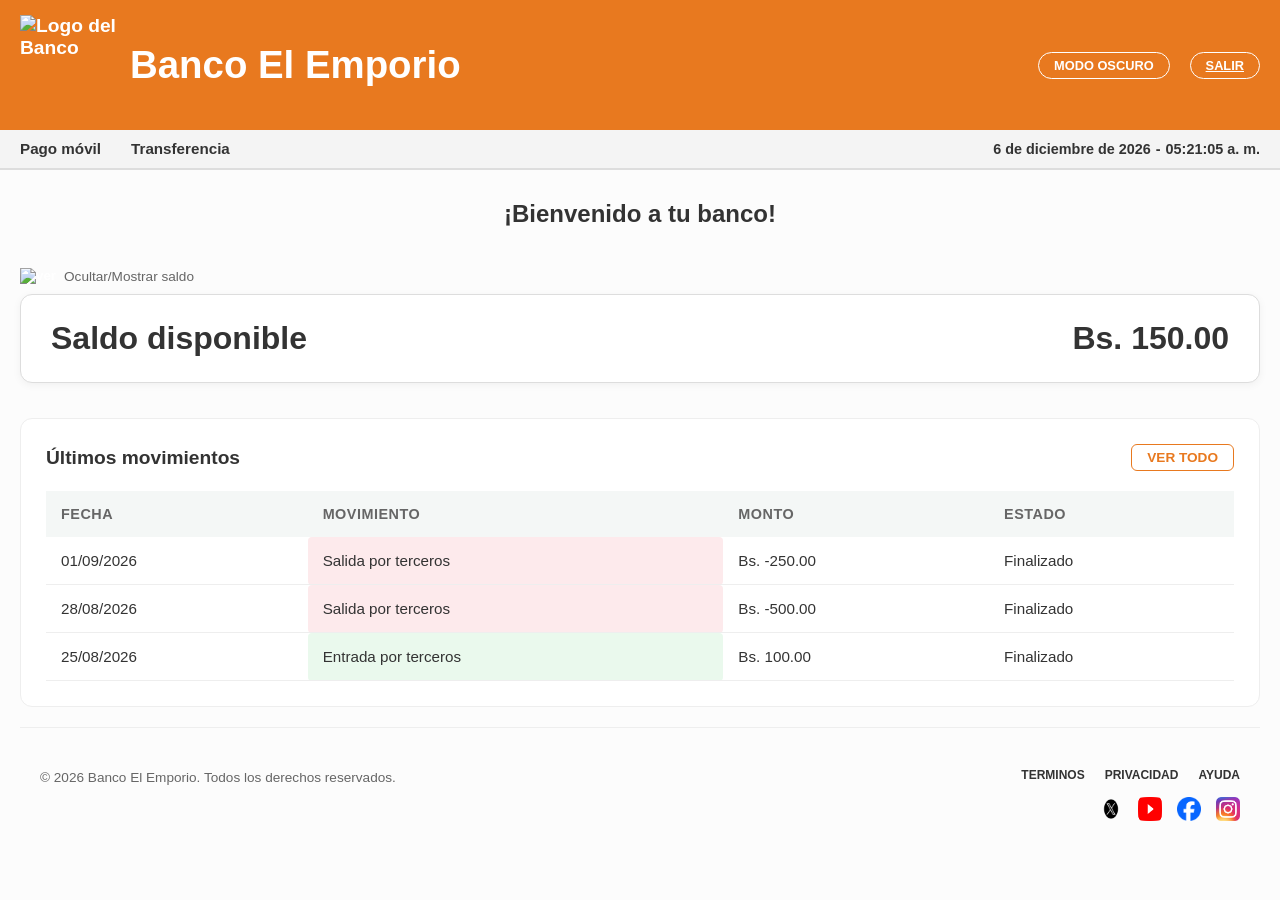
==== dashboard.html @ 8f56012b "dashboard semi listo - falta arreglar los botones" ====
<!DOCTYPE html>
<html lang="es" data-theme="light">
    <head>
        <meta charset="UTF-8" /> <!-- Permite la codificación de caracteres -->
        <title>Banco bien chingon</title>
        <link rel="stylesheet" href="estilos.css" /> <!-- Enlaza el archivo de estilos CSS -->
        <link rel="stylesheet" href="dashboard-estilos.css" /> <!-- Enlaza el archivo de estilos CSS para el dashboard -->
    </head>
    <!-- Cuerpo de la pagina-->
    <body>
        <header class="marco-superior"> <!-- Marco superior encima del contenido -->
            <div class="contenedor">
                <div class="logo"> <!-- Contenedor para el logo del banco -->
                    <img src="https://encrypted-tbn0.gstatic.com/images?q=tbn:ANd9GcSs4LJkPpGKlNX-eU_iq_glaN58QhHjandQWQ&s" alt="Logo del Banco" width="100" height="100"/> <!-- Imagen del logo -->
                    <h1>Banco El Emporio</h1> <!--titulo del logo, abierto al CSS-->
                </div>

                <nav>
                    <ul>
                        <li><button id="boton-claro-oscuro" class="btn-modo">MODO OSCURO</button></li>
                        <a href="pagina_principal.html" class="btn-modo">SALIR</a>
                    </ul>
                </nav>
                
            </div>
        </header>
        
        <!-- menu secundario de navegacion(navbar)-->
        <nav class="navBar">
            <div class="contenedor navBar-flex">
                <ul class="opciones-banca">
                    <li><a href="#pago-movil" class="nav-op-link">Pago móvil</a></li>
                    <li><a href="#transferencia" class="nav-op-link">Transferencia</a></li>
                </ul>
        
                <div id="contenedor-horaFecha" class="reloj">
                    <span id="fecha"></span>
                    <span class="separador"> - </span> <!-- separador para la hora -->
                    <span id="hora"></span> 
                </div>
            </div>
        </nav>

        <!-- Contenedor principal del sitio (todo abajo del marco superior) -->
         <!--NOTA: puse la misma clase en el div y main para que se adapte y alinee mejor al tamaño de la pagina principal
         sin repitir el mismo codigo-->
        <main class="contenedor">  <!--contenido principal-->
            <!-- titulo principal de la pagina -->
            <section class="titulo-principal">
                <h2 class="titulo-central">¡Bienvenido a tu banco!</h2>
            </section>
            
            <!-- Pagina de pago movil-->
            <div id="pagina-pagoMovil" class="vista-operaciones">
                <div class="seccion-saldo-completa">
                    <div class="cabecera-saldo-superior">
                        <button class="btn-ocultarSaldo" onclick="toggleSaldo(this)">
                            <img src="img/ojo-logo.png" class="icono-ojo" alt="ver">
                            <span class="texto-accion">Ocultar/Mostrar saldo</span>
                        </button>
                    </div>

                    <div class="cuadro-saldo-ancho">
                        <div class="info-saldo">
                            <span class="etiqueta-saldo">Saldo disponible</span>

                            <h3 class="monto" data-monto="150.00">Bs. 150.00</h3>
                        </div>
                    </div>
                </div>
                <div class="tabla-historial">

                    <div class="tabla-historial-cabeza">
                        <h4 class="tabla-titulo-ultimosMov">Últimos movimientos</h4>
                        <!-- Boton de ver historial completo-->
                        <a href="historial.html" class="link-verTodo">VER TODO</a>
                    </div>

                    <table class="tabla-movimientos">
                        <!--titulos del cuadro-->
                        <thead>
                            <tr>
                                <th>Fecha</th>
                                <th>Movimiento</th>
                                <th>Monto</th>
                                <th>Estado</th>
                            </tr>
                        </thead>
                        <!-- ultimos 3 movimientos del historial-->
                        <tbody>
                            <tr>
                                <td>01/09/2026</td>
                                <td class="negativo">Salida por terceros</td>
                                <td>Bs. -250.00</td>
                                <td>Finalizado</td>
                            </tr>
                            <tr>
                                <td>28/08/2026</td>
                                <td class="negativo">Salida por terceros</td>
                                <td>Bs. -500.00</td>
                                <td>Finalizado</td>
                            </tr>
                            <tr>
                                <td>25/08/2026</td>
                                <td class="positivo">Entrada por terceros</td>
                                <td>Bs. 100.00</td>
                                <td>Finalizado</td>
                            </tr>
                        </tbody>
                    </table>
                </div>
            </div>

            <!-- Pagina de transferencias-->
            <div id="pagina-transferencias" class="vista-operaciones" style="display: none;">
            </div>

            <!-- Pie de página con información legal y enlaces a redes sociales -->
            <footer class="pie-pagina">
                <div class="contenedor footer-flex">
                    <div class="footer-izquierda">
                        <p class="copyright">&copy; 2026 Banco El Emporio. Todos los derechos reservados.</p>
                    </div>
                    <div class="footer-derecho">
                        <nav class="links-legales">
                            <a>TERMINOS</a>
                            <a>PRIVACIDAD</a>
                            <a>AYUDA</a>
                        </nav>
                        <div class="redes-sociales">
                            <a><img src="imagenes/twitter-logo.png" alt="X" width="26"></a>
                            <a><img src="imagenes/youtube-logo.png" alt="YouTube"></a>
                            <a><img src="imagenes/facebook-logo.png" alt="Facebook"></a>
                            <a><img src="imagenes/instagram-logo.png" alt="Instagram"></a>
                    </div>
                </div> 
            </footer>
        </main>
        <!-- Script externo para JavaScript-->
        <script src="script.js"></script>
    </body>
</html>
---- estilos.css ----
/*Parametros globales de la pagina*/
* {
    box-sizing: border-box;
    /* Padding y margin son 0 para que el marco no se y quede cubriendo la parte superior de la pagina*/
    margin: 0;  /*eliminar el margen por defecto*/
    padding: 0; /*eliminar el padding por defecto*/
    font-family: Teachers, sans-serif; /*TIPOGRAFIA*/
}

/*Definir colores y tamaños base en el <html>*/
/*variables globales (Custom Properties)*/
:root {
    --fondoColor: rgb(252, 252, 252);
    --textoColor: #333;   /* Color del texto principal */
    --colorFondo-header: #e8791f; /* Color de fondo del marco superior */
    --textoHeader: white; /* Color del texto en el marco superior */
    --maxAnchura: 1440px; /*define la anchura maxima de la pagina a 1440px(base para las paginas web)*/
}


/*Definir tamaño base de la pagina: 1440px*/
.contenedor {
    max-width: var(--maxAnchura); /* llamada a las variable global definida en el :root*/
    margin: 0 auto; /* Centra el contenido */
    padding: 0 20px;
    width: 100%;
}

/*marco superior*/


.marco-superior { /*estilo del marco superior*/
    background-color: var(--colorFondo-header); /* llamada a las variable global definida en el :root*/
    color: var(--textoHeader); /* llamada a las variable global definida en el :root*/
    padding: 15px 0;
    box-shadow: 0 2px 10px black; /* Sombra para dar profundidad al marco superior */
    margin-bottom: 0px; /* separar la parte de abajo del encabezado y el siguiente elemento(dashdoard) */
}

.marco-superior .contenedor { /*flexbox - organiza los elementos del marco superior*/
    display: flex; /*coloca automaticamente un elemento al lado del otro*/
    justify-content: space-between; /*Empuja el logo al extremo izquierdo y el último elemento(botones/menú) al extremo derecho.*/
    align-items: center; /*Centra los elementos verticalmente*/
}

.logo { /*flexbox-logo y titulo en el marco principal*/
    display: flex;
    align-items: center; /*centra el titulo verticalmentecon respecto a la altura de la imagen*/
    gap: 10px; /* separacion entre imagen y texto */
    font-weight: bold; /*grosor del texto en negrita */
    font-size: 1.2rem; /*tamaño del texto del logo*/
}

body{
    background-color: var(--fondoColor); /* Si esto no está, el fondo no cambia */
    color: var(--textoColor);
    transition: background-color 0.3s, color 0.3s; /* Para que el cambio sea suave */

}


/* Estilos para el menu en el header */
.marco-superior ul {
    list-style: none;
    display: flex;
    align-items: center;
    gap: 20px;
}

.marco-superior li {
    margin-left: 20px;
}

.nav-link {
    color: var(--textoHeader);
    text-decoration: none;
    font-weight: bold;
    font-size: 0.9rem;
    display: inline-block; /* Permite que el alineamiento del padre funcione mejor */
    vertical-align: middle;
}

/* ocultar secciones y mostrarlas solo al hacer clic  */
.seccion-target {
    display: none; /* Oculto por defecto */
    padding: 20px 0;
}

.seccion-target:target {
    display: block; /* Se muestra cuando el ID esta en la URL */
}

/* Ocultar la vista-actual (Bienvenida) cuando una seccion esta activa */
main:has(section:target) .vista-actual {
    display: none;
}

.cerrar {
    color: var(--colorFondo-header);
    text-decoration: none;
    font-size: 0.8rem;
    font-weight: bold;
}



/*Contenedor principal de la seccion */
.seccion-target {
    display: none;             
    padding: 60px;             
    background-color: #f0f0f0; 
    border-radius: 15px;       
    max-width: 600px;         
    margin: 20px auto;        
}

/* El formulario*/
form {
    max-width: 400px;          
    margin: 0 auto;   
    text-align: left;         
    background: white;         
    padding: 30px;             
    border-radius: 8px;        
    box-shadow: 0 4px 12px rgba(0,0,0,0.1); 
}

/* Elementos de entrrada(Inputs y Selects) */
input, select {
    width: 100%;              
    padding: 10px;             
    margin-top: 5px;           
    border: 1px solid #ccc;    
    border-radius: 4px;      
}

/* Boton */
button {
    background-color: var(--colorFondo-header); 
    color: white;             
    padding: 10px 20px;        
    border: none;              
    border-radius: 4px;        
    cursor: pointer;           
    font-weight: bold;        
    width: 100%;               
    margin-top: 10px;          
}



/* Contenedor del spinner */
#spinner-login {
    display: none;           
    margin-top: 20px;          
}

/* Gradfico spinner*/
.spinner {
    width: 35px;               /* Ancho del circulo */
    height: 35px;              /* Alto del circulo */
    border: 4px solid #f3f3f3; 
    border-top: 4px solid var(--colorFondo-header); 
    border-radius: 50%;        
    margin: 0 auto;            
    animation: spin 1s linear infinite; /* Aplica la animacion spin dura 1 segundo*/
}

/* definicion de la rotacion*/
@keyframes spin {
    0% { transform: rotate(0deg); }   /* inicio sin rotacion*/
    100% { transform: rotate(360deg); } /* final vuelta completa 360 grados */
}


/* --- ESTILO DEL MENSAJE DE ÉXITO --- */
.seccion-final {
    display: none;      
    text-align: center;
    padding: 40px;
    background-color: var(--fondoColor); 
    border-radius: 15px;
    border: 2px solid #28a745; 
    margin-top: 20px;
}

.titulo-exito {
    color: #28a745;     
    margin-bottom: 15px;
}

/* Ajuste para Modo Oscuro */
body.dark-mode .seccion-final {
    background-color: #1e1e1e; 
    border-color: #2ecc71;      
}

body.dark-mode .seccion-final p {
    color: white;
}

/*------------------------Modo Oscuro/claro------------------------*/

/* Estilo base boton de modo oscuro*/
.btn-modo {
    background: transparent;
    border: 1px solid var(--textoHeader);
    color: var(--textoHeader);
    padding: 5px 15px;      
    border-radius: 20px;
    cursor: pointer;
    font-size: 0.8rem;
    font-weight: bold;
    margin: 0;              
    display: flex;          
    align-items: center;
    justify-content: center;
    height: fit-content;    
}

.btn-modo:hover {
    background: white;
    color: var(--colorFondo-header);
}

/* Variables que cambian cuando el .body tiene la clase modo oscuro */
body.dark-mode {
    color-scheme: dark;
    --fondoColor: #121212;
    --textoColor: #ffffff;
}

/* Cambio de color */
body.dark-mode .seccion-target {
    background-color: #1e1e1e;
}

/* Cambio de color (cuadro grisiento del formulario) */
body.dark-mode form {
    background-color: #2a2a2a;
    color: white;
    box-shadow: 0 4px 15px rgba(0,0,0,0.6);
}

/* Ajuste de inputs*/
body.dark-mode input {
    background-color: #333;
    color: white;
    border: 1px solid #444;
}

/* --- PIE DE PÁGINA (FOOTER) --- */

/*Espacio general del footer*/
.pie-pagina {
    margin-top: 20px; /*separacion entre el footer y el dashboard*/
    padding: 40px 0;   /*espacio entre el contenido y los bordes para que no quede pegado*/
    border-top: 1px solid #eee; /*linea separadora*/
    color: #666;
}

.footer-flex {
    display: flex; /*caja flexible*/
    justify-content: space-between; /* Empuja la sección de copyright a la izquierda y todo el bloque links-legales/redes a la derecha */
    align-items: flex-end; /* se alinean en la base (al fondo) */
}

/*todo el contenido del footer a la izquierda*/
.footer-izquierda {
    display: flex;
    justify-content: space-between; /* Separa el texto de la parte de los links legales */
    align-items: center; /*centra verticalmente*/
    margin-bottom: 40px; /*titulo arriba o abajo*/
}

/*todo el contenido del footer a la derecho*/
.footer-derecho {
    display: flex;
    flex-direction: column; /* Apila los links sobre las redes  haciendo que links-legales se pongan arriba de los logos*/
    align-items: flex-end;   /* Alinea ambos hacia la derecha entre los bordes */
    gap: 15px;               /* Espacio entre la fila de links y la de logos */
}

/* Estilos para el texto de copyright */
.copyright {
    font-size: 0.85rem; /* Tamaño de fuente más pequeño para el texto de copyright */
}

/* Estilos para los links legales*/
.links-legales {
    display: flex; 
    gap: 20px; /*separa cada palabra entre si*/
}

.links-legales a {
    text-decoration: none; /*elimina el subrayado azul del texto*/
    color: #333;
    font-size: 0.75rem;
    font-weight: bold; /*resalta el texto*/
}

/*Logos de redes sociales*/
.redes-sociales {
    display: flex;
    justify-content: flex-end; /*los logos a la derecha*/
    gap: 15px; /*separacion entre cada logo*/
}

.redes-sociales img {
    width: 24px;  /* anchura */
    height: 24px; /*altura*/
    transition: transform 0.2s ease; /* transición suave para el efecto hover */
}

/*estilo de interacción*/
.redes-sociales img:hover {
    transform: translateY(-3px); /* hace un salto al pasar el mouse */
}



/* --- LO QUE SE AÑADIÓ A CONTINUACIÓN --- */

/* Ocultar el mensaje de exito por defecto */
#mensaje-exito {
    display: none;
    text-align: center;
}

/* Asegurar que el formulario de preguntas sea visible inicialmente */
#form-preguntas {
    display: block;
}

/* --- ESTILOS DE BOTONES Y ACCIONES --- */

.opciones-botones {
    display: flex;
    gap: 15px;
    justify-content: center;
    margin-top: 10px;
}

.opciones-botones button {
    width: auto;
    padding: 10px 20px;
}

/* --- SECCION HERO (TEXTO A LA IZQUIERDA + IMAGEN) --- */

.seccion-bienvenida {
    background: #fff;
    border: 2px solid var(--colorFondo-header);
    border-radius: 15px;
    padding: 30px;
    margin: 40px 0;
    box-shadow: 0 5px 15px rgba(0,0,0,0.05);
}

.tabla-hero {
    width: 100%;
    border-collapse: collapse;
}

.columna-texto {
    width: 55%;
    padding-right: 30px;
    vertical-align: middle;
    text-align: left;
}

.columna-texto h1 {
    font-size: 2.5rem;
    color: #333;
    margin-bottom: 15px;
}

.columna-texto p {
    font-size: 1.2rem;
    line-height: 1.6;
    color: #444;
}

.columna-imagen {
    width: 45%;
    text-align: right;
    vertical-align: middle;
}



/* --- SECCION DE CARACTERISTICAS (FILA) --- */

.caracteristicas {
    display: flex;
    justify-content: space-between;
    gap: 20px;
    margin-bottom: 40px;
}

.columna {
    flex: 1;
    background: rgba(0, 0, 0, 0.05); /* Gris muy suave */
    padding: 25px;
    border-radius: 12px;
    text-align: center;
    border-bottom: 3px solid var(--colorFondo-header); 
}

/* --- GUIA DE REGISTRO VERTICAL --- */

.contenedor-guia-vertical {
    margin-top: 50px;
    max-width: 800px; 
    margin-left: auto;
    margin-right: auto;
}

.subtitulo-guia {
    font-size: 0.9rem;
    color: #666;
    margin-bottom: 25px;
    text-align: center;
}

.guia-lista {
    display: flex;
    flex-direction: column; 
    gap: 20px;
    background: #fdfdfd;
    padding: 30px;
    border-radius: 12px;
    border-left: 5px solid var(--colorFondo-header);
}

.guia-paso-vertical {
    display: flex;
    align-items: flex-start;
    gap: 20px;
}

.guia-paso-vertical .numero {
    background: var(--colorFondo-header);
    color: white;
    min-width: 35px;
    height: 35px;
    border-radius: 50%;
    display: flex;
    justify-content: center;
    align-items: center;
    font-weight: bold;
    flex-shrink: 0; 
}

.contenido-paso strong {
    font-size: 1.1rem;
    display: block;
    margin-bottom: 5px;
}

.contenido-paso p {
    font-size: 0.9rem;
    color: #444;
}

/* --- AJUSTES PARA MODO OSCURO EXTRA --- */

body.dark-mode .seccion-bienvenida {
    background: #252525;
    border-color: #555;
}

body.dark-mode .columna-texto h1, 
body.dark-mode .columna-texto p {
    color: #eee;
}

body.dark-mode .columna {
    background: #2a2a2a;
    color: #eee;
}

body.dark-mode .guia-lista {
    background: #1e1e1e;
    border-left-color: var(--colorFondo-header);
}

body.dark-mode .contenido-paso p {
    color: #ccc;
}

body.dark-mode .subtitulo-guia {
    color: #aaa;
}
---- dashboard-estilos.css ----
/*------------------------------------- DASHBOARD -------------------------------------*/

/* Estilos para el reloj de fecha y hora en el dashboard */
.reloj {
    display: flex !important; /* Fuerza a que fecha y hora estén en la misma línea */
    flex-direction: row !important;
    gap: 5px;
    /* font-weight: 500; */
    font-weight: bold;
    font-size: 0.9rem;
    color: #333;
}

.reloj span {
    display: block; /* Pone la hora debajo de la fecha */
}

.titulo-bienvenida {
    color: var(--textoColor);
    display: flex;
    justify-content: center; /* Centra horizontalmente */
    align-items: center;     /* Centra verticalmente */
    height: 100px;           /* Altura opcional para notar el centrado vertical */
}


/* --- NAVEGACIÓN SECUNDARIA (NavBar) --- */

/*Estilos para la navBar*/
.navBar {
    background-color: #f4f4f4; /* Gris claro para diferenciarlo del header naranja */
    border-bottom: 2px solid #ddd;
    padding: 10px 0;
    margin-top: 0;
}

/*Detalles del contenedor de navegación*/
.navBar-flex {
    display: flex;
    justify-content: space-between; /* Separa las opciones del reloj */
    align-items: center;
}

/*contenido de la barea de menu*/
.opciones-banca {
    list-style: none;
    display: flex;
    gap: 30px; /* Espacio entre los enlaces */
    margin: 0; /* Elimina el margen predeterminado de la lista */
    padding: 0; /* Elimina el padding predeterminado de la lista */
}

/*opciones de navegación*/
.nav-op-link {
    text-decoration: none; /*elimina el subrayado azul del texto*/
    color: #333;
    font-weight: bold;  /*Resaltar el texto*/
    font-size: 0.95rem;  /*tamaño de fuente*/
    position: relative; /*posiciona la linea de subrayado debajo del texto*/
    padding-bottom: 5px; /*espacio entre el texto y la linea de subrayado*/
}

/* Efecto de línea negra al pasar el mouse o estar activo */
.nav-op-link:hover, .nav-op-link:focus {
    color: black; /* Cambia el color del texto al pasar el mouse o al enfocar */
}

/* Efecto de línea negra al pasar el mouse o estar activo */
/*::after inserta contenido virtual directamente en el elemento sin modificar el html*/
.nav-op-link:hover::after {
    content: ""; /* Necesario para crear el elemento virtual */
    position: absolute; /* Posiciona la línea debajo del texto */
    bottom: -2px; /* ubica la linea al borde inferior izquierdo del texto. */
    left: 0;
    width: 100%; 
    height: 3px;
    background-color: black; /* Línea de selección negra */
}


/* --- AJUSTES PARA MODO OSCURO --- */
body.dark-mode .navBar {
    background-color: #222; /* Fondo oscuro para el menú */
    border-color: #444;
}

body.dark-mode .nav-op-link, 
body.dark-mode .reloj {
    color: #eee; /* Texto claro en modo oscuro */
}

body.dark-mode .nav-op-link:hover::after {
    background-color: var(--colorFondo-header); /* La línea se vuelve naranja en modo oscuro */
}


/* --- ESTILOS PARA EL CONTENIDO PRINCIPAL DEL DASHBOARD --- */

.titulo-central {
    text-align: center;
    margin: 30px 0;
    color: var(--textoColor);
}

.seccion-saldo-completa {
    width: 100%; /* Ocupa el mismo ancho que la tabla */
    margin-bottom: 35px; /* Espacio de separación con la tabla */
}

.cabecera-saldo-superior {
    margin-bottom: 10px;
    display: flex;
    justify-content: flex-start; /* Alinea el botón a la izquierda */
}

/* Botón ahora fuera del cuadro */
.btn-ocultarSaldo {
    background: none;
    border: none;
    cursor: pointer;
    display: flex;
    align-items: center;
    gap: 8px; /* Espacio entre icono y texto */
    padding: 0;
}

.texto-accion {
    font-size: 0.85rem;
    color: #666;
    font-weight: 500;
}

/* Cuadro de Saldo tipo "Banner" */
.cuadro-saldo-ancho {
    background-color: #fff;
    border: 1px solid #ddd;
    border-radius: 12px;
    padding: 25px 30px; /* Más espacio interno */
    width: 100%; /* Crucial para que mida lo mismo que la tabla */
    display: flex;
    align-items: center; /* Centrado vertical */
    box-shadow: 0 2px 8px rgba(0,0,0,0.05);
}

.info-saldo {
    display: flex; /* Activamos flexbox dentro del contenedor de info */
    justify-content: space-between; /* ¡ESTO empuja el monto a la derecha! */
    align-items: center; /* Alinea verticalmente el texto y el número */
    width: 100%; /* Obligatorio para que el "space-between" funcione */
}

.etiqueta-saldo {
    font-size: 2rem;
    color: var(--textoColor);
    font-weight: bold;
    margin: 0; /* Elimina el margen predeterminado del h3 para mejor alineación */
    text-align: right; /* Alinea el texto a la derecha dentro de su espacio */
}

.monto {
    font-size: 2rem; /* Monto más grande para destacar */
    margin: 0;
    color: var(--textoColor);
}


/* Tabla de Movimientos */
.tabla-historial {
    background: white;
    padding: 25px;
    border-radius: 12px;
    border: 1px solid #eee;
}

.tabla-historial-cabeza {
    display: flex;
    justify-content: space-between; /* Título a la izquierda, Link a la derecha */
    align-items: center;
    margin-bottom: 20px;
}

.tabla-titulo-ultimosMov {
    font-size: 1.2rem;
    color: var(--textoColor);
    margin: 0; /* Elimina el margen predeterminado del h4 para mejor alineación */
}

.tabla-movimientos {
    width: 100%; /* Ocupa todo el ancho del contenedor */
    border-collapse: collapse; /* Elimina el espacio entre las celdas */
    margin-top: 15px; /* Espacio entre el título y la tabla */
    border-radius: 8px;
}

.tabla-movimientos thead tr {
    background-color: #f4f7f6; /* Color gris suave para resaltar los títulos */
}

.tabla-movimientos th{
    padding: 15px;
    text-align: left;
    font-size: 0.9rem;
    color: #666;
    text-transform: uppercase; /* Opcional: hace que los títulos se vean más formales */
    letter-spacing: 0.5px;
}

.tabla-movimientos td {
    padding: 15px;
    border-bottom: 1px solid #eee;
    font-size: 0.95rem;
}
/* Estilo para resaltar las entradas positivas en verde y rojas como negativas */
.positivo { 
    background-color: rgba(50, 191, 83, 0.1); /* Verde muy transparente */
    padding: 4px 8px;
    border-radius: 4px;
} 
.negativo { 
    background-color: rgba(231, 53, 71, 0.1); /* Rojo muy transparente */
    padding: 4px 8px;
    border-radius: 4px;
}

.link-verTodo {
    text-decoration: none;
    color: var(--colorFondo-header);
    font-weight: bold;
    font-size: 0.85rem;
    border: 1px solid var(--colorFondo-header);
    padding: 5px 15px;
    border-radius: 6px;
    transition: all 0.3s ease;
}

.link-verTodo:hover {
    background-color: var(--colorFondo-header);
    color: white;
}

/* --- ADAPTACIÓN MODO OSCURO --- */
body.dark-mode .cuadro-saldo-ancho,
body.dark-mode .tabla-historial {
    background-color: #2a2a2a;
    border-color: #444;
    color: #eee;
}

body.dark-mode .monto,
body.dark-mode .texto-accion {
    color: #fff;
}

body.dark-mode .etiqueta-saldo {
    color: #bbb;
}

body.dark-mode .subtitulo {
    color: #bbb;
}

body.dark-mode .tabla-movimientos td {
    border-bottom: 1px solid #444;
    color: #eee;
}

body.dark-mode .positivo .negativo {
    filter: brightness(1.2) saturate(1.2); 
    /* Esto hace que el color original sea 20% más brillante y saturado */
}


body.dark-mode .tabla-movimientos thead tr {
    background-color: #333; /* Gris oscuro para el modo noche */
}
body.dark-mode .icono-ojo {
    filter: invert(1); /* Hace que el icono oscuro se vea blanco */
}

body.dark-mode .tabla-movimientos th {
    color: #bbb;
}
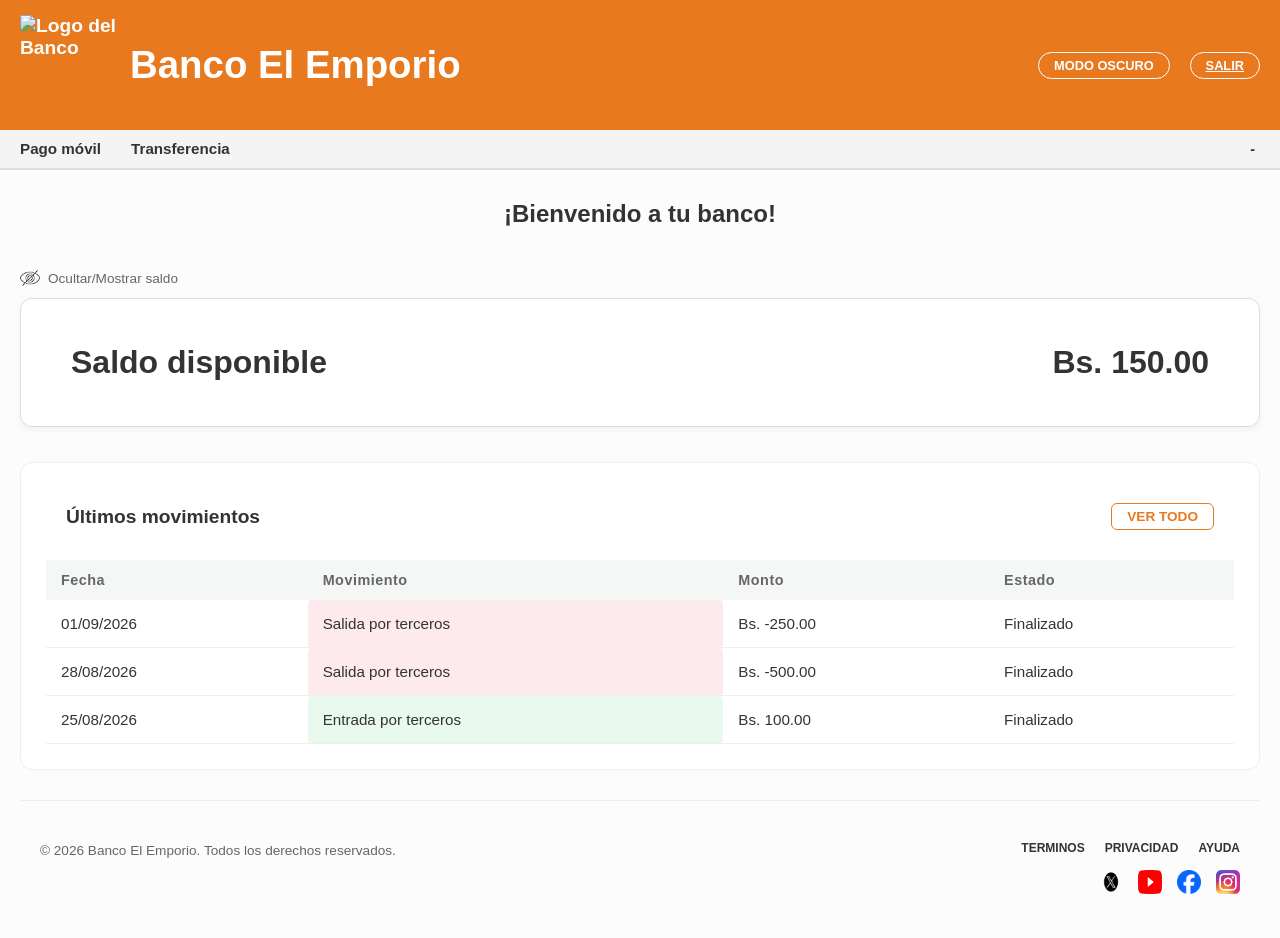
==== commit 43ff3f3c: "dashboard al 80% - falta de botones de operaciones" ====
--- a/dashboard.html
+++ b/dashboard.html
@@ -34,9 +34,7 @@
                 </ul>
         
                 <div id="contenedor-horaFecha" class="reloj">
-                    <span id="fecha"></span>
-                    <span class="separador"> - </span> <!-- separador para la hora -->
-                    <span id="hora"></span> 
+                    <span id="fecha-navbar"></span> - <span id="hora-navbar"></span> 
                 </div>
             </div>
         </nav>
@@ -51,25 +49,24 @@
             </section>
             
             <!-- Pagina de pago movil-->
-            <div id="pagina-pagoMovil" class="vista-operaciones">
-                <div class="seccion-saldo-completa">
-                    <div class="cabecera-saldo-superior">
-                        <button class="btn-ocultarSaldo" onclick="toggleSaldo(this)">
-                            <img src="img/ojo-logo.png" class="icono-ojo" alt="ver">
-                            <span class="texto-accion">Ocultar/Mostrar saldo</span>
+            <div id="pagina-SaldoHistorial" class="vista-operaciones">
+                <div class="saldo-completa">
+                    <div class="saldo-parteSuperior">
+                        <button class="ocultarSaldo" onclick="toggleSaldo(this)">
+                            <img src="imagenes/ojo-cerrado.png" id="icono-ojo-saldo" class="icono-ojo" alt="ver">
+                            <span class="texto-ocultarSaldo">Ocultar/Mostrar saldo</span>
                         </button>
                     </div>
 
-                    <div class="cuadro-saldo-ancho">
-                        <div class="info-saldo">
-                            <span class="etiqueta-saldo">Saldo disponible</span>
+                    <div class="cuadro-saldo">
+                        <div class="saldo-contenido">
+                            <span class="saldo-tituloInterior">Saldo disponible</span>
 
-                            <h3 class="monto" data-monto="150.00">Bs. 150.00</h3>
+                            <h3 id="monto-valor" class="monto" data-monto="150.00">Bs. 150.00</h3>
                         </div>
                     </div>
                 </div>
                 <div class="tabla-historial">
-
                     <div class="tabla-historial-cabeza">
                         <h4 class="tabla-titulo-ultimosMov">Últimos movimientos</h4>
                         <!-- Boton de ver historial completo-->
@@ -111,10 +108,6 @@
                 </div>
             </div>
 
-            <!-- Pagina de transferencias-->
-            <div id="pagina-transferencias" class="vista-operaciones" style="display: none;">
-            </div>
-
             <!-- Pie de página con información legal y enlaces a redes sociales -->
             <footer class="pie-pagina">
                 <div class="contenedor footer-flex">
@@ -132,6 +125,7 @@
                             <a><img src="imagenes/youtube-logo.png" alt="YouTube"></a>
                             <a><img src="imagenes/facebook-logo.png" alt="Facebook"></a>
                             <a><img src="imagenes/instagram-logo.png" alt="Instagram"></a>
+                        </div>
                     </div>
                 </div> 
             </footer>
--- a/estilos.css
+++ b/estilos.css
@@ -26,15 +26,20 @@
     width: 100%;
 }
 
+body{
+    background-color: var(--fondoColor); /* Si esto no está, el fondo no cambia */
+    color: var(--textoColor);
+    transition: background-color 0.3s, color 0.3s; /* Para que el cambio sea suave */
+}
+
 /*marco superior*/
-
 
 .marco-superior { /*estilo del marco superior*/
     background-color: var(--colorFondo-header); /* llamada a las variable global definida en el :root*/
     color: var(--textoHeader); /* llamada a las variable global definida en el :root*/
     padding: 15px 0;
     box-shadow: 0 2px 10px black; /* Sombra para dar profundidad al marco superior */
-    margin-bottom: 0px; /* separar la parte de abajo del encabezado y el siguiente elemento(dashdoard) */
+    margin-bottom: 20px; /* separar la parte de abajo del encabezado y el siguiente elemento */
 }
 
 .marco-superior .contenedor { /*flexbox - organiza los elementos del marco superior*/
@@ -50,14 +55,6 @@
     font-weight: bold; /*grosor del texto en negrita */
     font-size: 1.2rem; /*tamaño del texto del logo*/
 }
-
-body{
-    background-color: var(--fondoColor); /* Si esto no está, el fondo no cambia */
-    color: var(--textoColor);
-    transition: background-color 0.3s, color 0.3s; /* Para que el cambio sea suave */
-
-}
-
 
 /* Estilos para el menu en el header */
 .marco-superior ul {
@@ -83,7 +80,11 @@
 /* ocultar secciones y mostrarlas solo al hacer clic  */
 .seccion-target {
     display: none; /* Oculto por defecto */
-    padding: 20px 0;
+    padding: 60px;            
+    background-color: #f0f0f0; 
+    border-radius: 15px;      
+    max-width: 600px;        
+    margin: 20px auto;       
 }
 
 .seccion-target:target {
@@ -102,67 +103,58 @@
     font-weight: bold;
 }
 
-
-
-/*Contenedor principal de la seccion */
-.seccion-target {
-    display: none;             
-    padding: 60px;             
-    background-color: #f0f0f0; 
-    border-radius: 15px;       
-    max-width: 600px;         
-    margin: 20px auto;        
-}
-
 /* El formulario*/
 form {
-    max-width: 400px;          
+    max-width: 400px;         
     margin: 0 auto;   
-    text-align: left;         
-    background: white;         
-    padding: 30px;             
-    border-radius: 8px;        
+    text-align: left;        
+    background: white;        
+    padding: 30px;            
+    border-radius: 8px;       
     box-shadow: 0 4px 12px rgba(0,0,0,0.1); 
 }
 
-/* Elementos de entrrada(Inputs y Selects) */
+.campo {
+    margin-bottom: 15px;
+}
+
+/* Elementos de entrada(Inputs y Selects) */
 input, select {
-    width: 100%;              
-    padding: 10px;             
-    margin-top: 5px;           
-    border: 1px solid #ccc;    
-    border-radius: 4px;      
+    width: 100%;             
+    padding: 10px;            
+    margin-top: 5px;          
+    border: 1px solid #ccc;   
+    border-radius: 4px;     
 }
 
 /* Boton */
 button {
     background-color: var(--colorFondo-header); 
-    color: white;             
-    padding: 10px 20px;        
-    border: none;              
-    border-radius: 4px;        
-    cursor: pointer;           
-    font-weight: bold;        
-    width: 100%;               
-    margin-top: 10px;          
-}
-
-
+    color: white;            
+    padding: 10px 20px;       
+    border: none;             
+    border-radius: 4px;       
+    cursor: pointer;          
+    font-weight: bold;       
+    width: 100%;              
+    margin-top: 10px;         
+}
 
 /* Contenedor del spinner */
 #spinner-login {
-    display: none;           
-    margin-top: 20px;          
-}
-
-/* Gradfico spinner*/
-.spinner {
-    width: 35px;               /* Ancho del circulo */
-    height: 35px;              /* Alto del circulo */
+    display: none;          
+    margin-top: 20px;         
+    text-align: center;
+}
+
+/* Grafico spinner*/
+.spinner-grafico {
+    width: 35px;              /* Ancho del circulo */
+    height: 35px;             /* Alto del circulo */
     border: 4px solid #f3f3f3; 
     border-top: 4px solid var(--colorFondo-header); 
-    border-radius: 50%;        
-    margin: 0 auto;            
+    border-radius: 50%;       
+    margin: 0 auto;           
     animation: spin 1s linear infinite; /* Aplica la animacion spin dura 1 segundo*/
 }
 
@@ -171,35 +163,6 @@
     0% { transform: rotate(0deg); }   /* inicio sin rotacion*/
     100% { transform: rotate(360deg); } /* final vuelta completa 360 grados */
 }
-
-
-/* --- ESTILO DEL MENSAJE DE ÉXITO --- */
-.seccion-final {
-    display: none;      
-    text-align: center;
-    padding: 40px;
-    background-color: var(--fondoColor); 
-    border-radius: 15px;
-    border: 2px solid #28a745; 
-    margin-top: 20px;
-}
-
-.titulo-exito {
-    color: #28a745;     
-    margin-bottom: 15px;
-}
-
-/* Ajuste para Modo Oscuro */
-body.dark-mode .seccion-final {
-    background-color: #1e1e1e; 
-    border-color: #2ecc71;      
-}
-
-body.dark-mode .seccion-final p {
-    color: white;
-}
-
-/*------------------------Modo Oscuro/claro------------------------*/
 
 /* Estilo base boton de modo oscuro*/
 .btn-modo {
--- a/dashboard-estilos.css
+++ b/dashboard-estilos.css
@@ -1,37 +1,22 @@
 /*------------------------------------- DASHBOARD -------------------------------------*/
-
-/* Estilos para el reloj de fecha y hora en el dashboard */
-.reloj {
-    display: flex !important; /* Fuerza a que fecha y hora estén en la misma línea */
-    flex-direction: row !important;
-    gap: 5px;
-    /* font-weight: 500; */
-    font-weight: bold;
-    font-size: 0.9rem;
-    color: #333;
-}
-
-.reloj span {
-    display: block; /* Pone la hora debajo de la fecha */
-}
-
-.titulo-bienvenida {
-    color: var(--textoColor);
-    display: flex;
-    justify-content: center; /* Centra horizontalmente */
-    align-items: center;     /* Centra verticalmente */
-    height: 100px;           /* Altura opcional para notar el centrado vertical */
-}
-
-
+.marco-superior {
+    margin-bottom: 0 !important; /* El !important fuerza la unión si hay otra regla estorbando */
+    display: block;
+}
 /* --- NAVEGACIÓN SECUNDARIA (NavBar) --- */
+
+/*opciones de cambio entre vistas(pago movil y transferencias)*/
+
+
+
+
 
 /*Estilos para la navBar*/
 .navBar {
     background-color: #f4f4f4; /* Gris claro para diferenciarlo del header naranja */
     border-bottom: 2px solid #ddd;
     padding: 10px 0;
-    margin-top: 0;
+    margin-top: 0px;
 }
 
 /*Detalles del contenedor de navegación*/
@@ -77,6 +62,28 @@
     background-color: black; /* Línea de selección negra */
 }
 
+/* Estilos para el reloj de fecha y hora en el dashboard */
+.reloj {
+    display: flex !important; /* Fuerza a que fecha y hora estén en la misma línea */
+    flex-direction: row !important;
+    gap: 5px;
+    /* font-weight: 500; */
+    font-weight: bold;
+    font-size: 0.9rem;
+    color: #333;
+}
+
+.reloj span {
+    display: block; /* Pone la hora debajo de la fecha */
+}
+
+.titulo-bienvenida {
+    color: var(--textoColor);
+    display: flex;
+    justify-content: center; /* Centra horizontalmente */
+    align-items: center;     /* Centra verticalmente */
+    height: 100px;           /* Altura opcional para notar el centrado vertical */
+}
 
 /* --- AJUSTES PARA MODO OSCURO --- */
 body.dark-mode .navBar {
@@ -102,19 +109,27 @@
     color: var(--textoColor);
 }
 
-.seccion-saldo-completa {
+.saldo-completa {
     width: 100%; /* Ocupa el mismo ancho que la tabla */
     margin-bottom: 35px; /* Espacio de separación con la tabla */
 }
 
-.cabecera-saldo-superior {
+.saldo-parteSuperior {
     margin-bottom: 10px;
     display: flex;
     justify-content: flex-start; /* Alinea el botón a la izquierda */
 }
 
+.cuadro-saldo, .tabla-historial {
+    width: 100%; /* Ambos ocupan el mismo ancho */
+    background-color: #fff;
+    border-radius: 12px;
+    border: 1px solid #ddd;
+    margin-bottom: 30px;
+}
+
 /* Botón ahora fuera del cuadro */
-.btn-ocultarSaldo {
+.ocultarSaldo {
     background: none;
     border: none;
     cursor: pointer;
@@ -124,14 +139,20 @@
     padding: 0;
 }
 
-.texto-accion {
+.texto-ocultarSaldo {
     font-size: 0.85rem;
     color: #666;
     font-weight: 500;
 }
 
+.icono-ojo {
+    width: 20px;
+    height: 20px;
+    transition: filter 0.3s ease; /* Transición suave para el cambio de imagen */
+}
+
 /* Cuadro de Saldo tipo "Banner" */
-.cuadro-saldo-ancho {
+.cuadro-saldo {
     background-color: #fff;
     border: 1px solid #ddd;
     border-radius: 12px;
@@ -142,14 +163,15 @@
     box-shadow: 0 2px 8px rgba(0,0,0,0.05);
 }
 
-.info-saldo {
+.saldo-contenido {
     display: flex; /* Activamos flexbox dentro del contenedor de info */
     justify-content: space-between; /* ¡ESTO empuja el monto a la derecha! */
     align-items: center; /* Alinea verticalmente el texto y el número */
     width: 100%; /* Obligatorio para que el "space-between" funcione */
-}
-
-.etiqueta-saldo {
+    padding: 20px;
+}
+
+.saldo-tituloInterior {
     font-size: 2rem;
     color: var(--textoColor);
     font-weight: bold;
@@ -176,7 +198,8 @@
     display: flex;
     justify-content: space-between; /* Título a la izquierda, Link a la derecha */
     align-items: center;
-    margin-bottom: 20px;
+    /*margin-bottom: 20px;*/
+    padding: 15px 20px;
 }
 
 .tabla-titulo-ultimosMov {
@@ -197,11 +220,10 @@
 }
 
 .tabla-movimientos th{
-    padding: 15px;
+    padding: 12px 15px;
     text-align: left;
     font-size: 0.9rem;
     color: #666;
-    text-transform: uppercase; /* Opcional: hace que los títulos se vean más formales */
     letter-spacing: 0.5px;
 }
 
@@ -217,7 +239,7 @@
     border-radius: 4px;
 } 
 .negativo { 
-    background-color: rgba(231, 53, 71, 0.1); /* Rojo muy transparente */
+    background-color: rgba(220, 53, 69, 0.1); /* Rojo muy transparente */
     padding: 4px 8px;
     border-radius: 4px;
 }
@@ -239,7 +261,7 @@
 }
 
 /* --- ADAPTACIÓN MODO OSCURO --- */
-body.dark-mode .cuadro-saldo-ancho,
+body.dark-mode .cuadro-saldo,
 body.dark-mode .tabla-historial {
     background-color: #2a2a2a;
     border-color: #444;
@@ -247,11 +269,11 @@
 }
 
 body.dark-mode .monto,
-body.dark-mode .texto-accion {
+body.dark-mode .texto-ocultarSaldo {
     color: #fff;
 }
 
-body.dark-mode .etiqueta-saldo {
+body.dark-mode .saldo-tituloInterior {
     color: #bbb;
 }
 
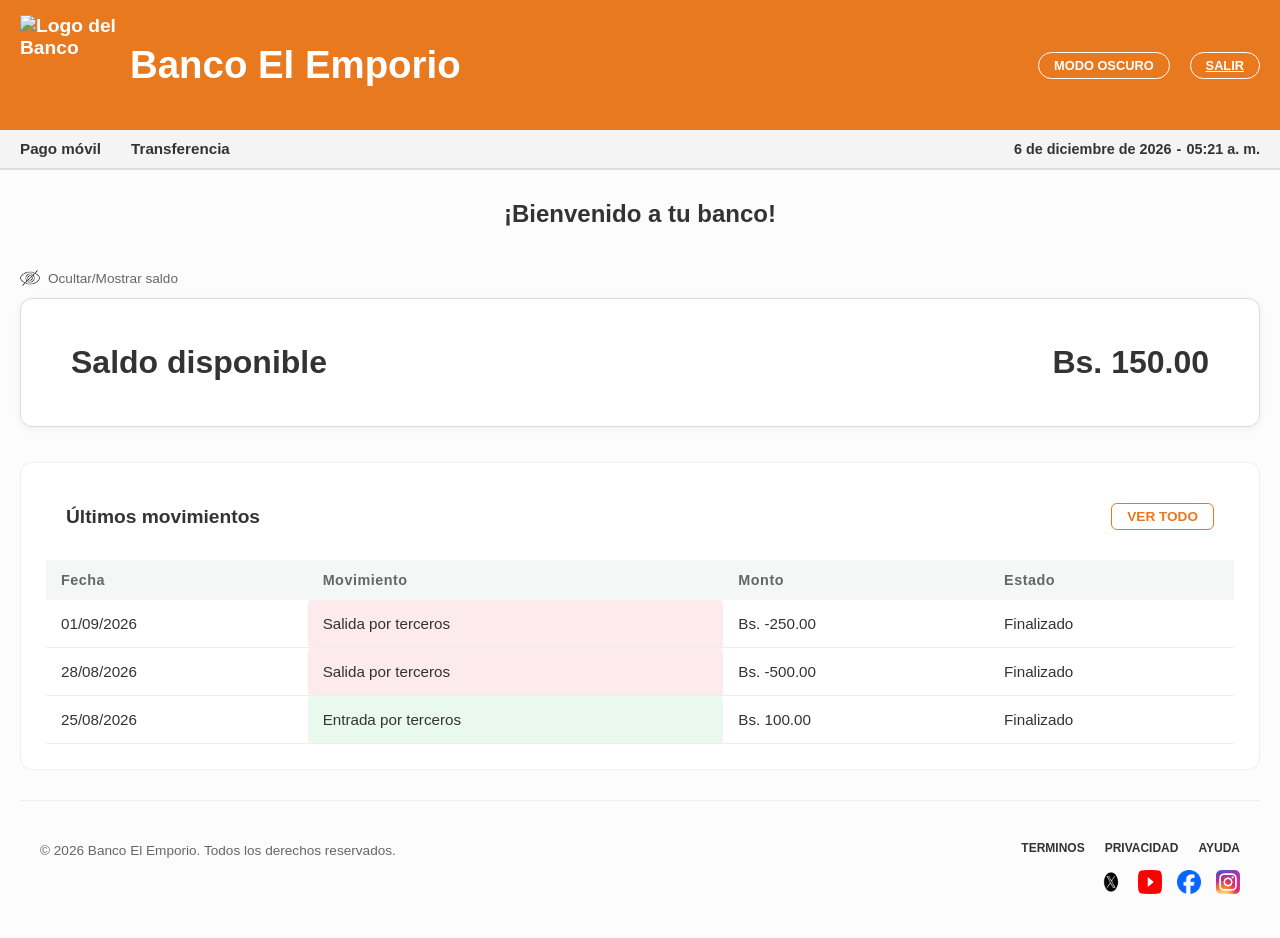
==== commit a997c884: "dashboard casi completo - falta logo" ====
--- a/dashboard.html
+++ b/dashboard.html
@@ -42,7 +42,9 @@
         <!-- Contenedor principal del sitio (todo abajo del marco superior) -->
          <!--NOTA: puse la misma clase en el div y main para que se adapte y alinee mejor al tamaño de la pagina principal
          sin repitir el mismo codigo-->
+         <!--NOTA: los "id" son para ayudar en los procedimientos del script.js-->
         <main class="contenedor">  <!--contenido principal-->
+
             <!-- titulo principal de la pagina -->
             <section class="titulo-principal">
                 <h2 class="titulo-central">¡Bienvenido a tu banco!</h2>
@@ -66,13 +68,16 @@
                         </div>
                     </div>
                 </div>
+
+                <!--tabla de los ultimos movimientos del historial-->
                 <div class="tabla-historial">
-                    <div class="tabla-historial-cabeza">
+                    <div class="tabla-historial-cabeza"> <!-- titulo de la tabla y boton de ver todo el historial-->
                         <h4 class="tabla-titulo-ultimosMov">Últimos movimientos</h4>
                         <!-- Boton de ver historial completo-->
                         <a href="historial.html" class="link-verTodo">VER TODO</a>
                     </div>
-
+                    
+                    <!-- contenido de la tabla -->
                     <table class="tabla-movimientos">
                         <!--titulos del cuadro-->
                         <thead>
@@ -108,19 +113,19 @@
                 </div>
             </div>
 
-            <!-- Pie de página con información legal y enlaces a redes sociales -->
+            <!-- FOOTER O pie de pagina -->
             <footer class="pie-pagina">
                 <div class="contenedor footer-flex">
-                    <div class="footer-izquierda">
+                    <div class="footer-izquierda"> <!-- Contenido hacia la izquierda -->
                         <p class="copyright">&copy; 2026 Banco El Emporio. Todos los derechos reservados.</p>
                     </div>
-                    <div class="footer-derecho">
+                    <div class="footer-derecho"> <!-- Contenido hacia la derecha -->
                         <nav class="links-legales">
                             <a>TERMINOS</a>
                             <a>PRIVACIDAD</a>
                             <a>AYUDA</a>
                         </nav>
-                        <div class="redes-sociales">
+                        <div class="redes-sociales"> <!-- Iconos de redes sociales-->
                             <a><img src="imagenes/twitter-logo.png" alt="X" width="26"></a>
                             <a><img src="imagenes/youtube-logo.png" alt="YouTube"></a>
                             <a><img src="imagenes/facebook-logo.png" alt="Facebook"></a>
@@ -131,6 +136,6 @@
             </footer>
         </main>
         <!-- Script externo para JavaScript-->
-        <script src="script.js"></script>
+        <script src="script.js"></script> <!-- Enlaza el archivo de JavaScript externo -->
     </body>
 </html>
--- a/dashboard-estilos.css
+++ b/dashboard-estilos.css
@@ -4,12 +4,6 @@
     display: block;
 }
 /* --- NAVEGACIÓN SECUNDARIA (NavBar) --- */
-
-/*opciones de cambio entre vistas(pago movil y transferencias)*/
-
-
-
-
 
 /*Estilos para la navBar*/
 .navBar {
@@ -77,14 +71,6 @@
     display: block; /* Pone la hora debajo de la fecha */
 }
 
-.titulo-bienvenida {
-    color: var(--textoColor);
-    display: flex;
-    justify-content: center; /* Centra horizontalmente */
-    align-items: center;     /* Centra verticalmente */
-    height: 100px;           /* Altura opcional para notar el centrado vertical */
-}
-
 /* --- AJUSTES PARA MODO OSCURO --- */
 body.dark-mode .navBar {
     background-color: #222; /* Fondo oscuro para el menú */
@@ -99,27 +85,41 @@
 body.dark-mode .nav-op-link:hover::after {
     background-color: var(--colorFondo-header); /* La línea se vuelve naranja en modo oscuro */
 }
-
-
-/* --- ESTILOS PARA EL CONTENIDO PRINCIPAL DEL DASHBOARD --- */
-
+/*------------------------------------------------------------------------------------*/
+
+
+/*------------------------------- CONTENIDO PRINCIPAL DEL DASHBOARD ------------------------------- */
+
+/*section del titulo de bienvenida*/
+.titulo-bienvenida {
+    color: var(--textoColor);
+    display: flex; /* Activamos flexbox para centrar el contenido */
+    justify-content: center; /* Centra horizontalmente */
+    align-items: center;     /* Centra verticalmente */
+    height: 100px;           /* Altura opcional para notar el centrado vertical */
+}
+
+/*titulo de bienvenida*/
 .titulo-central {
-    text-align: center;
-    margin: 30px 0;
+    text-align: center; /* Centra el texto dentro del contenedor */
+    margin: 30px 0; /* Espacio superior e inferior */
     color: var(--textoColor);
 }
 
+/*almacena todo el contenido sobre el saldo*/
 .saldo-completa {
     width: 100%; /* Ocupa el mismo ancho que la tabla */
     margin-bottom: 35px; /* Espacio de separación con la tabla */
 }
 
+/*parte superior al cuadro del saldo*/
 .saldo-parteSuperior {
-    margin-bottom: 10px;
-    display: flex;
+    margin-bottom: 10px; /* Espacio entre el botón y el cuadro de saldo */
+    display: flex; 
     justify-content: flex-start; /* Alinea el botón a la izquierda */
 }
 
+/*ayuda a la simentria entre el cuadro de saldo y la tabla*/
 .cuadro-saldo, .tabla-historial {
     width: 100%; /* Ambos ocupan el mismo ancho */
     background-color: #fff;
@@ -128,26 +128,28 @@
     margin-bottom: 30px;
 }
 
-/* Botón ahora fuera del cuadro */
+/* Botón para ocultar saldo */
 .ocultarSaldo {
-    background: none;
-    border: none;
-    cursor: pointer;
-    display: flex;
-    align-items: center;
+    background: none; /* Sin fondo para que solo se vea el texto e icono */
+    border: none;    /* Sin borde para que no se vea el contorno del botón */
+    cursor: pointer; /* Cambia el cursor al pasar sobre el botón */
+    display: flex;
+    align-items: center; /* Alinea el texto y el icono verticalmente */
     gap: 8px; /* Espacio entre icono y texto */
-    padding: 0;
-}
-
+    padding: 0; /* Elimina el padding para que el botón no tenga espacio extra */
+}
+
+/*texto al lado del boton*/
 .texto-ocultarSaldo {
-    font-size: 0.85rem;
-    color: #666;
-    font-weight: 500;
-}
-
+    font-size: 0.85rem; /* Tamaño de fuente más pequeño para el texto del botón */
+    color: #666; 
+    font-weight: 500; /* Un poco más de peso para que se vea mejor */
+}
+
+/*imagen del boton ojo*/
 .icono-ojo {
-    width: 20px;
-    height: 20px;
+    width: 20px; /*anchura*/
+    height: 20px; /*altura*/
     transition: filter 0.3s ease; /* Transición suave para el cambio de imagen */
 }
 
@@ -163,6 +165,7 @@
     box-shadow: 0 2px 8px rgba(0,0,0,0.05);
 }
 
+/*contenido dentro del saldo*/
 .saldo-contenido {
     display: flex; /* Activamos flexbox dentro del contenedor de info */
     justify-content: space-between; /* ¡ESTO empuja el monto a la derecha! */
@@ -171,6 +174,7 @@
     padding: 20px;
 }
 
+/*titulo dentro del cuadro de saldo*/
 .saldo-tituloInterior {
     font-size: 2rem;
     color: var(--textoColor);
@@ -181,19 +185,24 @@
 
 .monto {
     font-size: 2rem; /* Monto más grande para destacar */
-    margin: 0;
+    margin: 0; /* Elimina el margen predeterminado del h3 para mejor alineación */
     color: var(--textoColor);
 }
 
-
-/* Tabla de Movimientos */
+/*------------------------------------------------------------------------------------*/
+
+/*---------------- TABLA DE ULTIMOS MOVIMIENTOS ----------------*/
+
+/* Tabla de Movimientos - CONTENEDOR PRINCIPAL */
 .tabla-historial {
-    background: white;
-    padding: 25px;
-    border-radius: 12px;
-    border: 1px solid #eee;
-}
-
+    background: white; /* color de fondo blanco para resaltar la tabla */
+    padding: 25px; /* Espacio interno para que el contenido no esté pegado a los bordes */
+    border-radius: 12px; /* Bordes redondeados para un diseño más suave */
+    border: 1px solid #eee; /* Borde ligero para definir el contorno de la tabla */
+
+}
+
+/*CABEZA DE LA TABLA*/
 .tabla-historial-cabeza {
     display: flex;
     justify-content: space-between; /* Título a la izquierda, Link a la derecha */
@@ -202,41 +211,47 @@
     padding: 15px 20px;
 }
 
+/* Título "Últimos Movimientos" */
 .tabla-titulo-ultimosMov {
-    font-size: 1.2rem;
-    color: var(--textoColor);
+    font-size: 1.2rem; /* Tamaño de fuente para el título */
+    color: var(--textoColor); 
     margin: 0; /* Elimina el margen predeterminado del h4 para mejor alineación */
 }
 
+/*tabla de movimientos*/
 .tabla-movimientos {
     width: 100%; /* Ocupa todo el ancho del contenedor */
     border-collapse: collapse; /* Elimina el espacio entre las celdas */
     margin-top: 15px; /* Espacio entre el título y la tabla */
-    border-radius: 8px;
-}
-
+    border-radius: 8px; /* Bordes redondeados para la tabla */
+}
+
+/* Estilo para el encabezado de la tabla */
 .tabla-movimientos thead tr {
     background-color: #f4f7f6; /* Color gris suave para resaltar los títulos */
 }
 
+/* Estilo para las celdas del encabezado(fehca, movimientos, monto, estado) */
 .tabla-movimientos th{
-    padding: 12px 15px;
-    text-align: left;
-    font-size: 0.9rem;
-    color: #666;
-    letter-spacing: 0.5px;
-}
-
+    padding: 12px 15px; /* Espacio interno para que el texto no esté pegado a los bordes */
+    text-align: left;  /* Alinea el texto a la izquierda para una mejor legibilidad */
+    font-size: 0.9rem; /* Tamaño de fuente para los títulos */
+    color: #666;      /* Color gris para los títulos */
+    letter-spacing: 0.5px; /* Espacio entre letras para mejorar la legibilidad */
+}
+
+/* celdas de la tabla(datos de esta) */
 .tabla-movimientos td {
-    padding: 15px;
-    border-bottom: 1px solid #eee;
-    font-size: 0.95rem;
-}
+    padding: 15px; /* Espacio interno para que el texto no esté pegado a los bordes */
+    border-bottom: 1px solid #eee; /* Línea ligera para separar las filas */
+    font-size: 0.95rem; /* Tamaño de fuente para los datos */
+} 
+
 /* Estilo para resaltar las entradas positivas en verde y rojas como negativas */
 .positivo { 
     background-color: rgba(50, 191, 83, 0.1); /* Verde muy transparente */
-    padding: 4px 8px;
-    border-radius: 4px;
+    padding: 4px 8px; /* Espacio interno para que el texto no esté pegado a los bordes del fondo verde */
+    border-radius: 4px; /* Bordes redondeados para que el fondo verde se vea más suave */
 } 
 .negativo { 
     background-color: rgba(220, 53, 69, 0.1); /* Rojo muy transparente */
@@ -244,17 +259,19 @@
     border-radius: 4px;
 }
 
+/* Botón "VER TODO" */
 .link-verTodo {
-    text-decoration: none;
+    text-decoration: none; /* Elimina el subrayado azul del enlace */
     color: var(--colorFondo-header);
-    font-weight: bold;
-    font-size: 0.85rem;
-    border: 1px solid var(--colorFondo-header);
-    padding: 5px 15px;
-    border-radius: 6px;
-    transition: all 0.3s ease;
-}
-
+    font-weight: bold; /* Resalta el texto del enlace */
+    font-size: 0.85rem; /* Tamaño de fuente para el enlace */
+    border: 1px solid var(--colorFondo-header); /* Borde del mismo color que el texto para un diseño cohesivo */
+    padding: 5px 15px;  /*Espacio interno para que el enlace se vea como un botón */
+    border-radius: 6px; /* Bordes redondeados para un diseño más suave */
+    transition: all 0.3s ease; /* Transición suave para el efecto hover */
+}
+
+/* Efecto al poner el mouse sobre el botón "VER TODO" */
 .link-verTodo:hover {
     background-color: var(--colorFondo-header);
     color: white;
@@ -288,7 +305,7 @@
 
 body.dark-mode .positivo .negativo {
     filter: brightness(1.2) saturate(1.2); 
-    /* Esto hace que el color original sea 20% más brillante y saturado */
+    /* Esto hace que el color original sea más brillante y saturado */
 }
 
 
@@ -296,7 +313,7 @@
     background-color: #333; /* Gris oscuro para el modo noche */
 }
 body.dark-mode .icono-ojo {
-    filter: invert(1); /* Hace que el icono oscuro se vea blanco */
+    filter: invert(1); /* cambia el icono oscuro a blanco */
 }
 
 body.dark-mode .tabla-movimientos th {
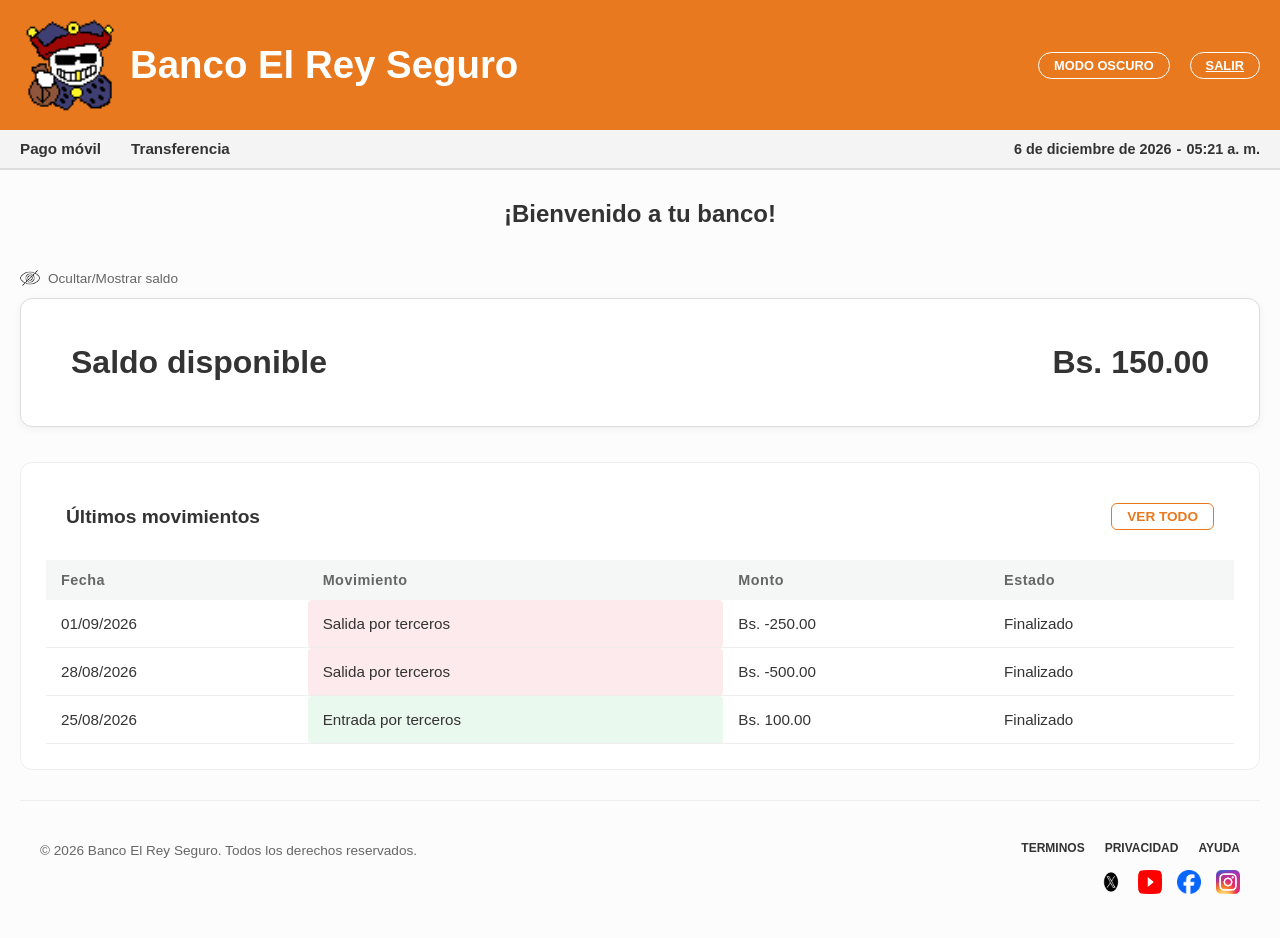
==== commit a7091bf1: "dashboard listo - logo y titulo finales" ====
--- a/dashboard.html
+++ b/dashboard.html
@@ -11,8 +11,8 @@
         <header class="marco-superior"> <!-- Marco superior encima del contenido -->
             <div class="contenedor">
                 <div class="logo"> <!-- Contenedor para el logo del banco -->
-                    <img src="https://encrypted-tbn0.gstatic.com/images?q=tbn:ANd9GcSs4LJkPpGKlNX-eU_iq_glaN58QhHjandQWQ&s" alt="Logo del Banco" width="100" height="100"/> <!-- Imagen del logo -->
-                    <h1>Banco El Emporio</h1> <!--titulo del logo, abierto al CSS-->
+                    <img src="imagenes/logo-bancoElRey.png" alt="Logo del Banco" width="100" height="100"/> <!-- Imagen del logo -->
+                    <h1>Banco El Rey Seguro</h1> <!--titulo del logo, abierto al CSS-->
                 </div>
 
                 <nav>
@@ -117,7 +117,7 @@
             <footer class="pie-pagina">
                 <div class="contenedor footer-flex">
                     <div class="footer-izquierda"> <!-- Contenido hacia la izquierda -->
-                        <p class="copyright">&copy; 2026 Banco El Emporio. Todos los derechos reservados.</p>
+                        <p class="copyright">&copy; 2026 Banco El Rey Seguro. Todos los derechos reservados.</p>
                     </div>
                     <div class="footer-derecho"> <!-- Contenido hacia la derecha -->
                         <nav class="links-legales">
--- a/dashboard-estilos.css
+++ b/dashboard-estilos.css
@@ -277,6 +277,8 @@
     color: white;
 }
 
+/*---------------------------------------------------------------------------------------*/
+
 /* --- ADAPTACIÓN MODO OSCURO --- */
 body.dark-mode .cuadro-saldo,
 body.dark-mode .tabla-historial {
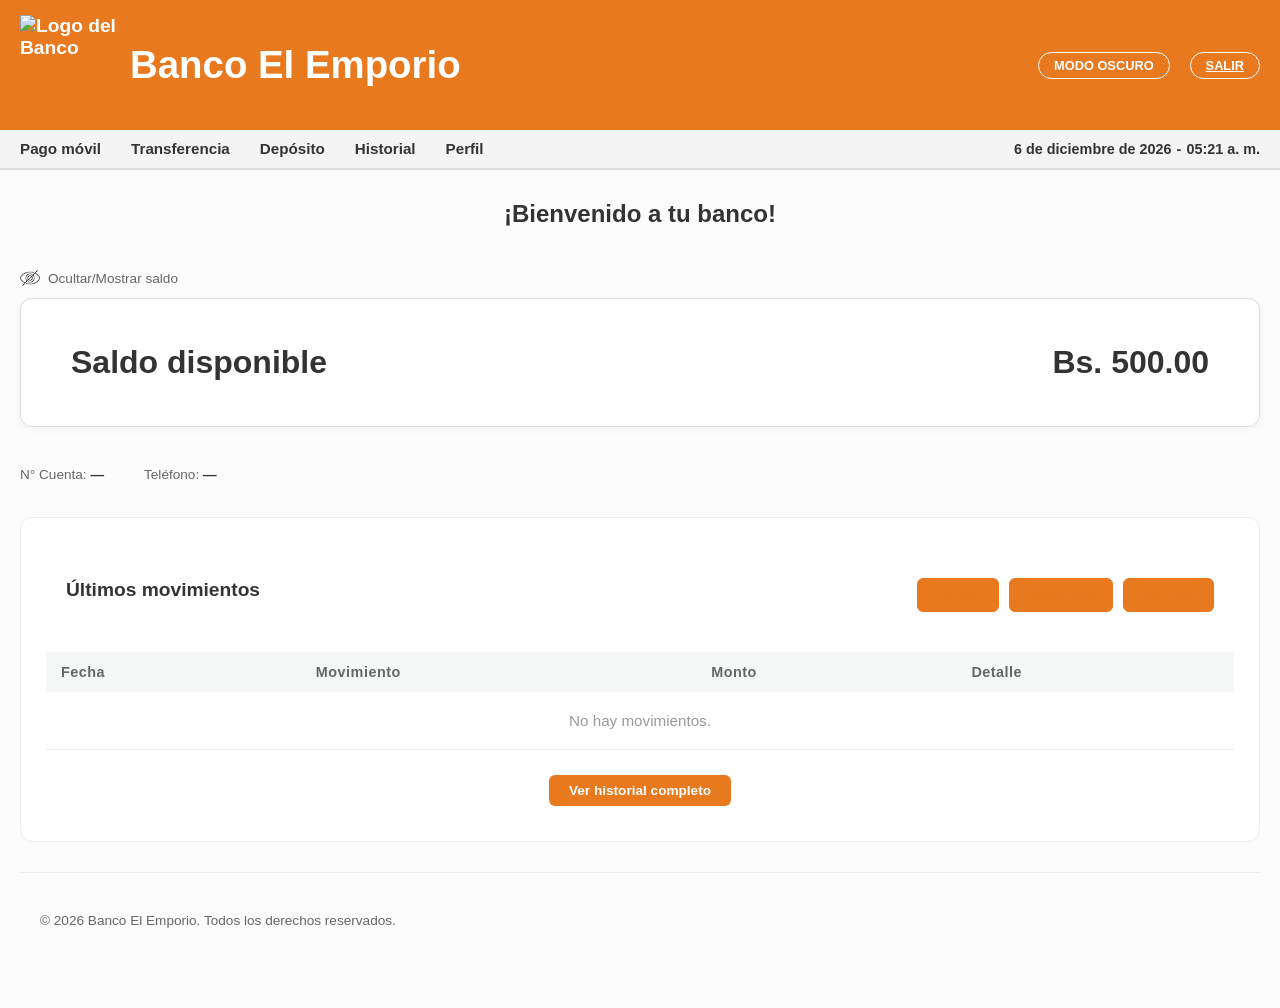
==== commit c9878791: "parte-final" ====
--- a/dashboard.html
+++ b/dashboard.html
@@ -1,18 +1,18 @@
 <!DOCTYPE html>
 <html lang="es" data-theme="light">
     <head>
-        <meta charset="UTF-8" /> <!-- Permite la codificación de caracteres -->
+        <meta charset="UTF-8" />
         <title>Banco bien chingon</title>
-        <link rel="stylesheet" href="estilos.css" /> <!-- Enlaza el archivo de estilos CSS -->
-        <link rel="stylesheet" href="dashboard-estilos.css" /> <!-- Enlaza el archivo de estilos CSS para el dashboard -->
+        <link rel="stylesheet" href="estilos.css" />
+        <link rel="stylesheet" href="dashboard-estilos.css" />
+        <link rel="stylesheet" href="operaciones-estilos.css" />
     </head>
-    <!-- Cuerpo de la pagina-->
     <body>
-        <header class="marco-superior"> <!-- Marco superior encima del contenido -->
+        <header class="marco-superior">
             <div class="contenedor">
-                <div class="logo"> <!-- Contenedor para el logo del banco -->
-                    <img src="imagenes/logo-bancoElRey.png" alt="Logo del Banco" width="100" height="100"/> <!-- Imagen del logo -->
-                    <h1>Banco El Rey Seguro</h1> <!--titulo del logo, abierto al CSS-->
+                <div class="logo">
+                    <img src="https://encrypted-tbn0.gstatic.com/images?q=tbn:ANd9GcSs4LJkPpGKlNX-eU_iq_glaN58QhHjandQWQ&s" alt="Logo del Banco" width="100" height="100"/>
+                    <h1>Banco El Emporio</h1>
                 </div>
 
                 <nav>
@@ -21,38 +21,33 @@
                         <a href="pagina_principal.html" class="btn-modo">SALIR</a>
                     </ul>
                 </nav>
-                
             </div>
         </header>
         
-        <!-- menu secundario de navegacion(navbar)-->
         <nav class="navBar">
             <div class="contenedor navBar-flex">
                 <ul class="opciones-banca">
                     <li><a href="#pago-movil" class="nav-op-link">Pago móvil</a></li>
                     <li><a href="#transferencia" class="nav-op-link">Transferencia</a></li>
+                    <li><a href="#deposito" class="nav-op-link">Depósito</a></li>
+                    <li><a href="historial.html" class="nav-op-link">Historial</a></li>
+                    <li><a href="menu_inicio_sesion.html" class="nav-op-link">Perfil</a></li>
                 </ul>
-        
                 <div id="contenedor-horaFecha" class="reloj">
                     <span id="fecha-navbar"></span> - <span id="hora-navbar"></span> 
                 </div>
             </div>
         </nav>
 
-        <!-- Contenedor principal del sitio (todo abajo del marco superior) -->
-         <!--NOTA: puse la misma clase en el div y main para que se adapte y alinee mejor al tamaño de la pagina principal
-         sin repitir el mismo codigo-->
-         <!--NOTA: los "id" son para ayudar en los procedimientos del script.js-->
-        <main class="contenedor">  <!--contenido principal-->
-
-            <!-- titulo principal de la pagina -->
+        <main class="contenedor">
             <section class="titulo-principal">
                 <h2 class="titulo-central">¡Bienvenido a tu banco!</h2>
             </section>
             
-            <!-- Pagina de pago movil-->
             <div id="pagina-SaldoHistorial" class="vista-operaciones">
+                <!-- SECCION DE SALDO: muestra el saldo actual del usuario logueado -->
                 <div class="saldo-completa">
+                    <!-- Boton para ocultar/mostrar el saldo (funcion toggleSaldo en script.js) -->
                     <div class="saldo-parteSuperior">
                         <button class="ocultarSaldo" onclick="toggleSaldo(this)">
                             <img src="imagenes/ojo-cerrado.png" id="icono-ojo-saldo" class="icono-ojo" alt="ver">
@@ -60,82 +55,129 @@
                         </button>
                     </div>
 
+                    <!-- Cuadro del saldo: el JS actualiza el contenido con el saldo real del usuario -->
+                    <!-- data-monto guarda el valor numerico para poder restaurarlo al mostrar -->
                     <div class="cuadro-saldo">
                         <div class="saldo-contenido">
                             <span class="saldo-tituloInterior">Saldo disponible</span>
-
-                            <h3 id="monto-valor" class="monto" data-monto="150.00">Bs. 150.00</h3>
+                            <h3 id="monto-valor" class="monto" data-monto="500.00">Bs. 500.00</h3>
                         </div>
+                    </div>
+                    <!-- Datos bancarios del usuario: se llenan dinamicamente por refrescarVistaBancaria() -->
+                    <div class="info-cuenta-datos">
+                        <span>N° Cuenta: <strong id="info-cuenta-usuario">—</strong></span>
+                        <span style="margin-left: 30px;">Teléfono: <strong id="info-tel-usuario">—</strong></span>
                     </div>
                 </div>
 
-                <!--tabla de los ultimos movimientos del historial-->
+                <!-- PAGO MOVIL: el formulario busca al destinatario por telefono + cedula -->
+                <!-- event.preventDefault() evita que el formulario recargue la pagina -->
+                <!-- ejecutarTransaccion() en script.js valida y procesa el pago -->
+                <div id="pago-movil" class="seccion-target">
+                    <h3>Realizar Pago Móvil</h3>
+                    <form onsubmit="event.preventDefault(); ejecutarTransaccion('Salida', 'Pago móvil');">
+                        <input type="tel" id="telefono-pm" placeholder="Número de Teléfono Destino" required>
+                        <input type="text" id="cedula-pm" placeholder="Cédula del Destinatario" required>
+                        <input type="number" id="monto-pm" placeholder="Monto Bs." step="0.01" min="0.01" required>
+                        <button type="submit">Enviar Pago</button>
+                        <center><br><a href="#" class="cerrar">Cerrar</a></center>
+                    </form>
+                </div>
+
+                <!-- TRANSFERENCIA: busca al destinatario por numero de cuenta (20 digitos) -->
+                <div id="transferencia" class="seccion-target">
+                    <h3>Realizar Transferencia</h3>
+                    <form onsubmit="event.preventDefault(); ejecutarTransaccion('Salida', 'Transferencia');">
+                        <input type="text" id="cuenta-tr" placeholder="Cuenta Destino (20 dígitos)" pattern="[0-9]{20}" required>
+                        <input type="number" id="monto-tr" placeholder="Monto Bs." step="0.01" min="0.01" required>
+                        <button type="submit">Transferir</button>
+                        <center><br><a href="#" class="cerrar">Cerrar</a></center>
+                    </form>
+                </div>
+
+                <!-- DEPOSITO: solo agrega dinero a la cuenta del usuario logueado -->
+                <!-- A diferencia de pago movil y transferencia, no necesita datos de otro usuario -->
+                <div id="deposito" class="seccion-target">
+                    <h3>Simular Depósito</h3>
+                    <form onsubmit="event.preventDefault(); ejecutarTransaccion('Entrada', 'Depósito');">
+                        <input type="number" id="monto-dp" placeholder="Monto a ingresar Bs." step="0.01" required>
+                        <button type="submit">Confirmar Depósito</button>
+                        <center><br><a href="#" class="cerrar">Cerrar</a></center>
+                    </form>
+                </div>
+
+                <!-- TABLA DE ULTIMOS MOVIMIENTOS: solo muestra las 3 mas recientes -->
+                <!-- Los botones filtrarDashboard() permiten filtrar por tipo (todos/entradas/salidas) -->
                 <div class="tabla-historial">
-                    <div class="tabla-historial-cabeza"> <!-- titulo de la tabla y boton de ver todo el historial-->
+                    <div class="tabla-historial-cabeza">
                         <h4 class="tabla-titulo-ultimosMov">Últimos movimientos</h4>
-                        <!-- Boton de ver historial completo-->
-                        <a href="historial.html" class="link-verTodo">VER TODO</a>
+                        <div class="opciones-botones">
+                            <button onclick="filtrarDashboard('todos')" class="link-verTodo" style="font-size: 0.7rem;">TODOS</button>
+                            <button onclick="filtrarDashboard('Entrada')" class="link-verTodo" style="font-size: 0.7rem;">ENTRADAS</button>
+                            <button onclick="filtrarDashboard('Salida')" class="link-verTodo" style="font-size: 0.7rem;">SALIDAS</button>
+                        </div>
                     </div>
                     
-                    <!-- contenido de la tabla -->
                     <table class="tabla-movimientos">
-                        <!--titulos del cuadro-->
                         <thead>
                             <tr>
                                 <th>Fecha</th>
                                 <th>Movimiento</th>
                                 <th>Monto</th>
-                                <th>Estado</th>
+                                <th>Detalle</th>
                             </tr>
                         </thead>
-                        <!-- ultimos 3 movimientos del historial-->
-                        <tbody>
-                            <tr>
-                                <td>01/09/2026</td>
-                                <td class="negativo">Salida por terceros</td>
-                                <td>Bs. -250.00</td>
-                                <td>Finalizado</td>
-                            </tr>
-                            <tr>
-                                <td>28/08/2026</td>
-                                <td class="negativo">Salida por terceros</td>
-                                <td>Bs. -500.00</td>
-                                <td>Finalizado</td>
-                            </tr>
-                            <tr>
-                                <td>25/08/2026</td>
-                                <td class="positivo">Entrada por terceros</td>
-                                <td>Bs. 100.00</td>
-                                <td>Finalizado</td>
-                            </tr>
+                        <!-- El tbody se llena dinamicamente por pintarFilas() en script.js -->
+                        <tbody id="cuerpo-tabla-movimientos">
                         </tbody>
                     </table>
+                    <!-- Enlace para ver el historial completo en historial.html -->
+                    <div style="text-align: center; padding: 10px 0;">
+                        <a href="historial.html" class="link-historial-completo">Ver historial completo</a>
+                    </div>
                 </div>
             </div>
 
-            <!-- FOOTER O pie de pagina -->
             <footer class="pie-pagina">
                 <div class="contenedor footer-flex">
-                    <div class="footer-izquierda"> <!-- Contenido hacia la izquierda -->
-                        <p class="copyright">&copy; 2026 Banco El Rey Seguro. Todos los derechos reservados.</p>
-                    </div>
-                    <div class="footer-derecho"> <!-- Contenido hacia la derecha -->
-                        <nav class="links-legales">
-                            <a>TERMINOS</a>
-                            <a>PRIVACIDAD</a>
-                            <a>AYUDA</a>
-                        </nav>
-                        <div class="redes-sociales"> <!-- Iconos de redes sociales-->
-                            <a><img src="imagenes/twitter-logo.png" alt="X" width="26"></a>
-                            <a><img src="imagenes/youtube-logo.png" alt="YouTube"></a>
-                            <a><img src="imagenes/facebook-logo.png" alt="Facebook"></a>
-                            <a><img src="imagenes/instagram-logo.png" alt="Instagram"></a>
-                        </div>
+                    <div class="footer-izquierda">
+                        <p class="copyright">&copy; 2026 Banco El Emporio. Todos los derechos reservados.</p>
                     </div>
                 </div> 
             </footer>
         </main>
-        <!-- Script externo para JavaScript-->
-        <script src="script.js"></script> <!-- Enlaza el archivo de JavaScript externo -->
+        <!-- MODAL DE DETALLE DE TRANSACCION -->
+        <!-- Se muestra cuando el usuario hace clic en el boton "Ver" de cualquier movimiento -->
+        <!-- cerrarModalDetalle: cierra si se hace clic en el overlay oscuro -->
+        <!-- event.stopPropagation(): evita que el clic dentro del modal lo cierre -->
+        <!-- Los campos (detalle-id, detalle-fecha, etc.) se llenan por verDetalle() en script.js -->
+        <div id="modal-detalle" class="modal-overlay" onclick="cerrarModalDetalle(event)">
+            <div class="modal-contenido" onclick="event.stopPropagation()">
+                <button class="btn-cerrar-modal" onclick="cerrarModal()">&times;</button>
+                <h3>Detalle de Transacción</h3>
+                <div class="modal-dato">
+                    <span class="etiqueta">ID Operación</span>
+                    <span class="valor" id="detalle-id">—</span>
+                </div>
+                <div class="modal-dato">
+                    <span class="etiqueta">Fecha</span>
+                    <span class="valor" id="detalle-fecha">—</span>
+                </div>
+                <div class="modal-dato">
+                    <span class="etiqueta">Concepto</span>
+                    <span class="valor" id="detalle-concepto">—</span>
+                </div>
+                <div class="modal-dato">
+                    <span class="etiqueta">Tipo</span>
+                    <span class="valor" id="detalle-tipo">—</span>
+                </div>
+                <div class="modal-dato">
+                    <span class="etiqueta">Monto</span>
+                    <span class="valor" id="detalle-monto">—</span>
+                </div>
+            </div>
+        </div>
+
+        <script src="script.js"></script>
     </body>
 </html>
--- a/operaciones-estilos.css
+++ b/operaciones-estilos.css
@@ -0,0 +1,280 @@
+/* ============================================
+   ESTILOS PARA OPERACIONES BANCARIAS E HISTORIAL
+   Autor: Zahed
+   ============================================ */
+
+/* --- INFORMACIÓN DE CUENTA DEL USUARIO --- */
+.info-cuenta-datos {
+    display: flex;
+    gap: 10px;
+    padding: 10px 0 0 0;
+    font-size: 0.85rem;
+    color: #666;
+}
+
+.info-cuenta-datos strong {
+    color: var(--textoColor);
+}
+
+body.dark-mode .info-cuenta-datos {
+    color: #aaa;
+}
+
+/* --- BOTONES DE FILTRO DEL HISTORIAL --- */
+.filtros {
+    margin: 20px 0;
+    display: flex;
+    gap: 10px;
+    justify-content: center;
+}
+
+.btn-filtro {
+    padding: 8px 18px;
+    border-radius: 20px;
+    border: 1px solid var(--colorFondo-header);
+    background: white;
+    cursor: pointer;
+    font-size: 0.85rem;
+    color: var(--colorFondo-header);
+    font-weight: bold;
+    transition: all 0.3s ease;
+}
+
+.btn-filtro:hover {
+    background: var(--colorFondo-header);
+    color: white;
+}
+
+/* Estado activo del filtro seleccionado */
+.btn-filtro.activo {
+    background: var(--colorFondo-header);
+    color: white;
+}
+
+/* Estilos para los botones de filtros en el dashboard */
+.opciones-botones {
+    display: flex;
+    gap: 10px;
+    margin: 10px 0;
+}
+
+/* --- CONTENEDOR DE FORMULARIOS DE OPERACIÓN --- */
+.seccion-target {
+    display: none; /* Se oculta por defecto */
+    padding: 30px;
+    background-color: #f9f9f9;
+    border-radius: 12px;
+    margin: 20px 0;
+    border: 1px solid #ddd;
+}
+
+/* Cuando el ID está en la URL (al hacer clic en el menú), se muestra */
+.seccion-target:target {
+    display: block;
+}
+
+/* --- ESTILOS DE INPUTS DENTRO DE OPERACIONES --- */
+.seccion-target input {
+    margin-bottom: 10px;
+}
+
+.seccion-target h3 {
+    margin-bottom: 15px;
+    color: var(--textoColor);
+}
+
+/* --- ENLACE VER HISTORIAL COMPLETO --- */
+.link-historial-completo {
+    display: inline-block;
+    margin-top: 15px;
+    padding: 8px 20px;
+    background: var(--colorFondo-header);
+    color: white;
+    text-decoration: none;
+    border-radius: 6px;
+    font-size: 0.85rem;
+    font-weight: bold;
+    transition: opacity 0.3s ease;
+}
+
+.link-historial-completo:hover {
+    opacity: 0.85;
+}
+
+/* --- MODAL DE DETALLE DE TRANSACCIÓN --- */
+.modal-overlay {
+    display: none; /* Oculto por defecto */
+    position: fixed;
+    top: 0;
+    left: 0;
+    width: 100%;
+    height: 100%;
+    background: rgba(0, 0, 0, 0.5);
+    z-index: 1000;
+    justify-content: center;
+    align-items: center;
+}
+
+.modal-overlay.visible {
+    display: flex; /* Se muestra como flex para centrar */
+}
+
+.modal-contenido {
+    background: white;
+    border-radius: 12px;
+    padding: 30px 35px;
+    max-width: 420px;
+    width: 90%;
+    box-shadow: 0 10px 40px rgba(0, 0, 0, 0.25);
+    position: relative;
+}
+
+.modal-contenido h3 {
+    margin-bottom: 20px;
+    color: var(--colorFondo-header);
+    font-size: 1.3rem;
+    border-bottom: 2px solid var(--colorFondo-header);
+    padding-bottom: 10px;
+}
+
+.modal-dato {
+    display: flex;
+    justify-content: space-between;
+    padding: 10px 0;
+    border-bottom: 1px solid #eee;
+    font-size: 0.95rem;
+}
+
+.modal-dato:last-of-type {
+    border-bottom: none;
+}
+
+.modal-dato .etiqueta {
+    font-weight: bold;
+    color: #555;
+}
+
+.modal-dato .valor {
+    color: #333;
+    text-align: right;
+}
+
+/* Indicador de tipo en el modal */
+.badge-tipo {
+    display: inline-block;
+    padding: 3px 12px;
+    border-radius: 12px;
+    font-size: 0.8rem;
+    font-weight: bold;
+}
+
+.badge-tipo.entrada {
+    background: rgba(50, 191, 83, 0.15);
+    color: #28a745;
+}
+
+.badge-tipo.salida {
+    background: rgba(220, 53, 69, 0.15);
+    color: #dc3545;
+}
+
+/* Botón cerrar modal */
+.btn-cerrar-modal {
+    position: absolute;
+    top: 12px;
+    right: 15px;
+    background: none;
+    border: none;
+    font-size: 1.5rem;
+    cursor: pointer;
+    color: #999;
+    width: auto;
+    padding: 5px;
+    margin: 0;
+    line-height: 1;
+}
+
+.btn-cerrar-modal:hover {
+    color: #333;
+}
+
+/* Botón "Ver" en la tabla */
+.btn-ver-detalle {
+    font-size: 0.75rem;
+    cursor: pointer;
+    padding: 4px 12px;
+    border-radius: 4px;
+    background: var(--colorFondo-header);
+    color: white;
+    border: none;
+    width: auto;
+    margin: 0;
+    transition: opacity 0.2s ease;
+}
+
+.btn-ver-detalle:hover {
+    opacity: 0.8;
+}
+
+/* Estado en la tabla */
+.estado-finalizado {
+    color: #28a745;
+    font-weight: bold;
+    font-size: 0.85rem;
+}
+
+/* --- SOPORTE PARA MODO OSCURO --- */
+
+body.dark-mode .seccion-target {
+    background-color: #222;
+    border-color: #444;
+}
+
+body.dark-mode .seccion-target h3 {
+    color: #eee;
+}
+
+body.dark-mode .btn-filtro {
+    background: #2a2a2a;
+    color: var(--colorFondo-header);
+    border-color: var(--colorFondo-header);
+}
+
+body.dark-mode .btn-filtro:hover,
+body.dark-mode .btn-filtro.activo {
+    background: var(--colorFondo-header);
+    color: white;
+}
+
+body.dark-mode .modal-contenido {
+    background: #2a2a2a;
+    box-shadow: 0 10px 40px rgba(0, 0, 0, 0.6);
+}
+
+body.dark-mode .modal-contenido h3 {
+    color: var(--colorFondo-header);
+}
+
+body.dark-mode .modal-dato .etiqueta {
+    color: #bbb;
+}
+
+body.dark-mode .modal-dato .valor {
+    color: #eee;
+}
+
+body.dark-mode .modal-dato {
+    border-bottom-color: #444;
+}
+
+body.dark-mode .btn-cerrar-modal {
+    color: #888;
+}
+
+body.dark-mode .btn-cerrar-modal:hover {
+    color: #eee;
+}
+
+body.dark-mode .estado-finalizado {
+    color: #5cb85c;
+}
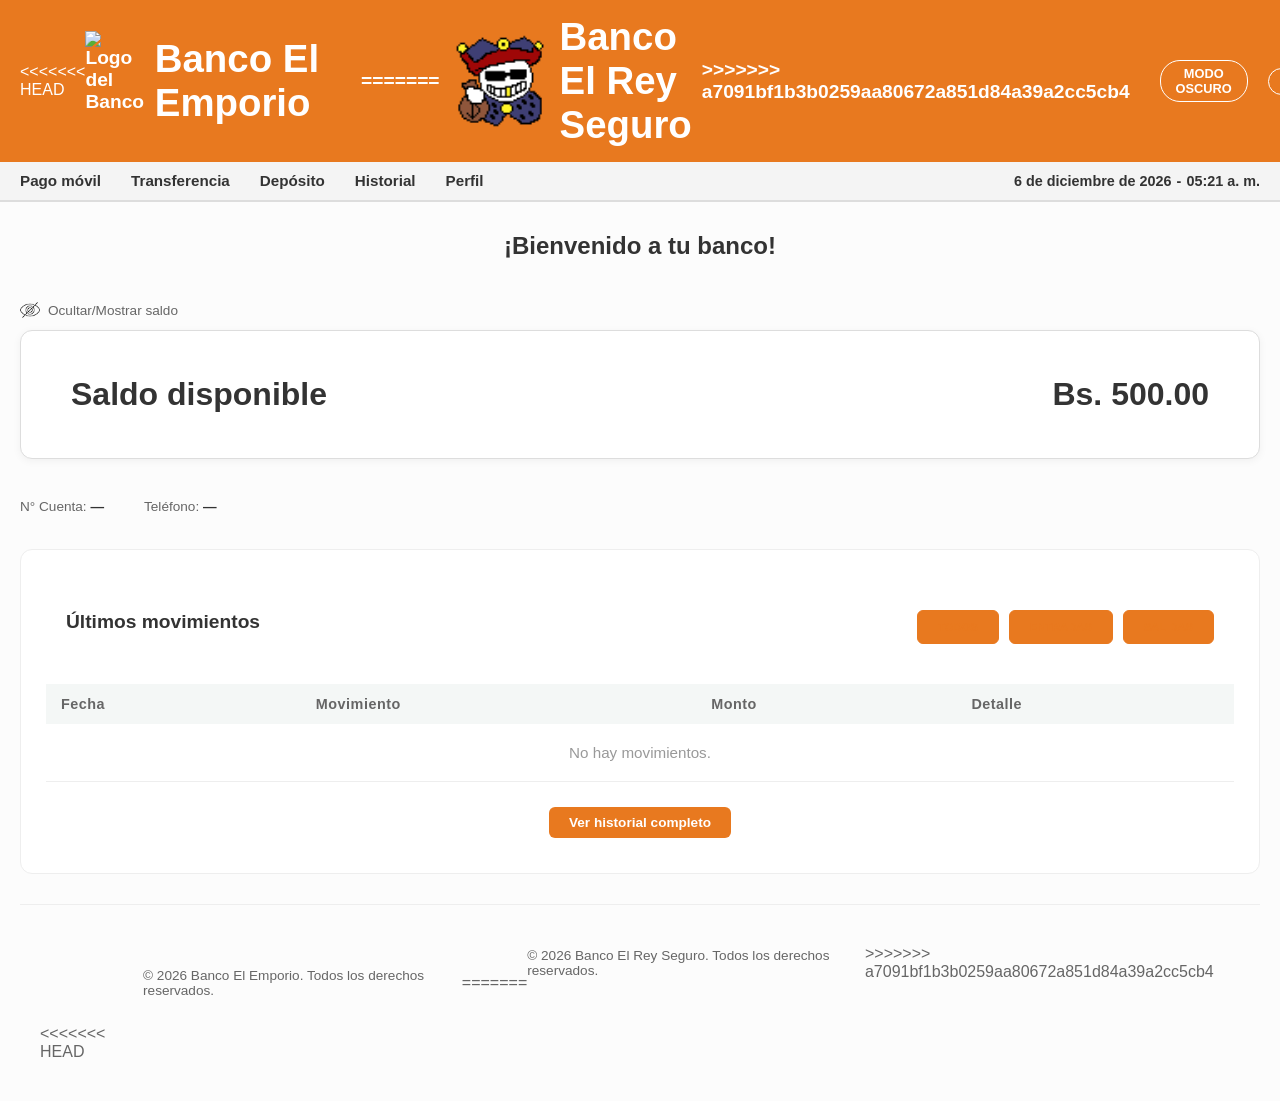
==== commit c774cad5: "Solución de conflicto en dashboard.html" ====
--- a/dashboard.html
+++ b/dashboard.html
@@ -10,9 +10,15 @@
     <body>
         <header class="marco-superior">
             <div class="contenedor">
+<<<<<<< HEAD
                 <div class="logo">
                     <img src="https://encrypted-tbn0.gstatic.com/images?q=tbn:ANd9GcSs4LJkPpGKlNX-eU_iq_glaN58QhHjandQWQ&s" alt="Logo del Banco" width="100" height="100"/>
                     <h1>Banco El Emporio</h1>
+=======
+                <div class="logo"> <!-- Contenedor para el logo del banco -->
+                    <img src="imagenes/logo-bancoElRey.png" alt="Logo del Banco" width="100" height="100"/> <!-- Imagen del logo -->
+                    <h1>Banco El Rey Seguro</h1> <!--titulo del logo, abierto al CSS-->
+>>>>>>> a7091bf1b3b0259aa80672a851d84a39a2cc5cb4
                 </div>
 
                 <nav>
@@ -140,8 +146,13 @@
 
             <footer class="pie-pagina">
                 <div class="contenedor footer-flex">
+<<<<<<< HEAD
                     <div class="footer-izquierda">
                         <p class="copyright">&copy; 2026 Banco El Emporio. Todos los derechos reservados.</p>
+=======
+                    <div class="footer-izquierda"> <!-- Contenido hacia la izquierda -->
+                        <p class="copyright">&copy; 2026 Banco El Rey Seguro. Todos los derechos reservados.</p>
+>>>>>>> a7091bf1b3b0259aa80672a851d84a39a2cc5cb4
                     </div>
                 </div> 
             </footer>
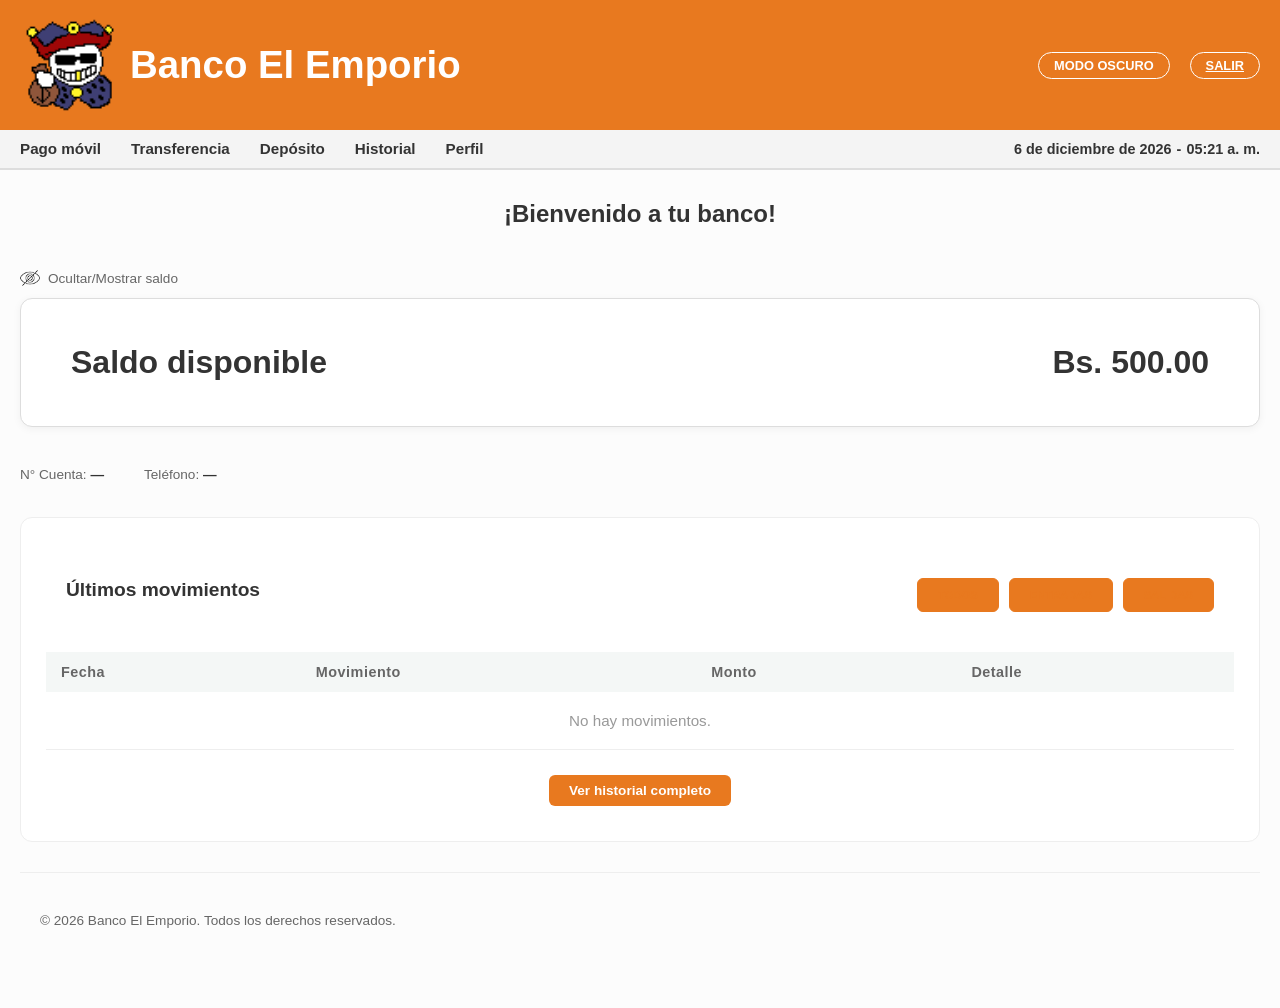
==== commit 075f8734: "aceptando cambios + poniendo titulos y logo finales en las otras paginas" ====
--- a/dashboard.html
+++ b/dashboard.html
@@ -10,15 +10,9 @@
     <body>
         <header class="marco-superior">
             <div class="contenedor">
-<<<<<<< HEAD
                 <div class="logo">
-                    <img src="https://encrypted-tbn0.gstatic.com/images?q=tbn:ANd9GcSs4LJkPpGKlNX-eU_iq_glaN58QhHjandQWQ&s" alt="Logo del Banco" width="100" height="100"/>
+                    <img src="imagenes/logo-bancoElRey.png" alt="Logo del Banco" width="100" height="100"/>
                     <h1>Banco El Emporio</h1>
-=======
-                <div class="logo"> <!-- Contenedor para el logo del banco -->
-                    <img src="imagenes/logo-bancoElRey.png" alt="Logo del Banco" width="100" height="100"/> <!-- Imagen del logo -->
-                    <h1>Banco El Rey Seguro</h1> <!--titulo del logo, abierto al CSS-->
->>>>>>> a7091bf1b3b0259aa80672a851d84a39a2cc5cb4
                 </div>
 
                 <nav>
@@ -146,13 +140,8 @@
 
             <footer class="pie-pagina">
                 <div class="contenedor footer-flex">
-<<<<<<< HEAD
                     <div class="footer-izquierda">
                         <p class="copyright">&copy; 2026 Banco El Emporio. Todos los derechos reservados.</p>
-=======
-                    <div class="footer-izquierda"> <!-- Contenido hacia la izquierda -->
-                        <p class="copyright">&copy; 2026 Banco El Rey Seguro. Todos los derechos reservados.</p>
->>>>>>> a7091bf1b3b0259aa80672a851d84a39a2cc5cb4
                     </div>
                 </div> 
             </footer>
